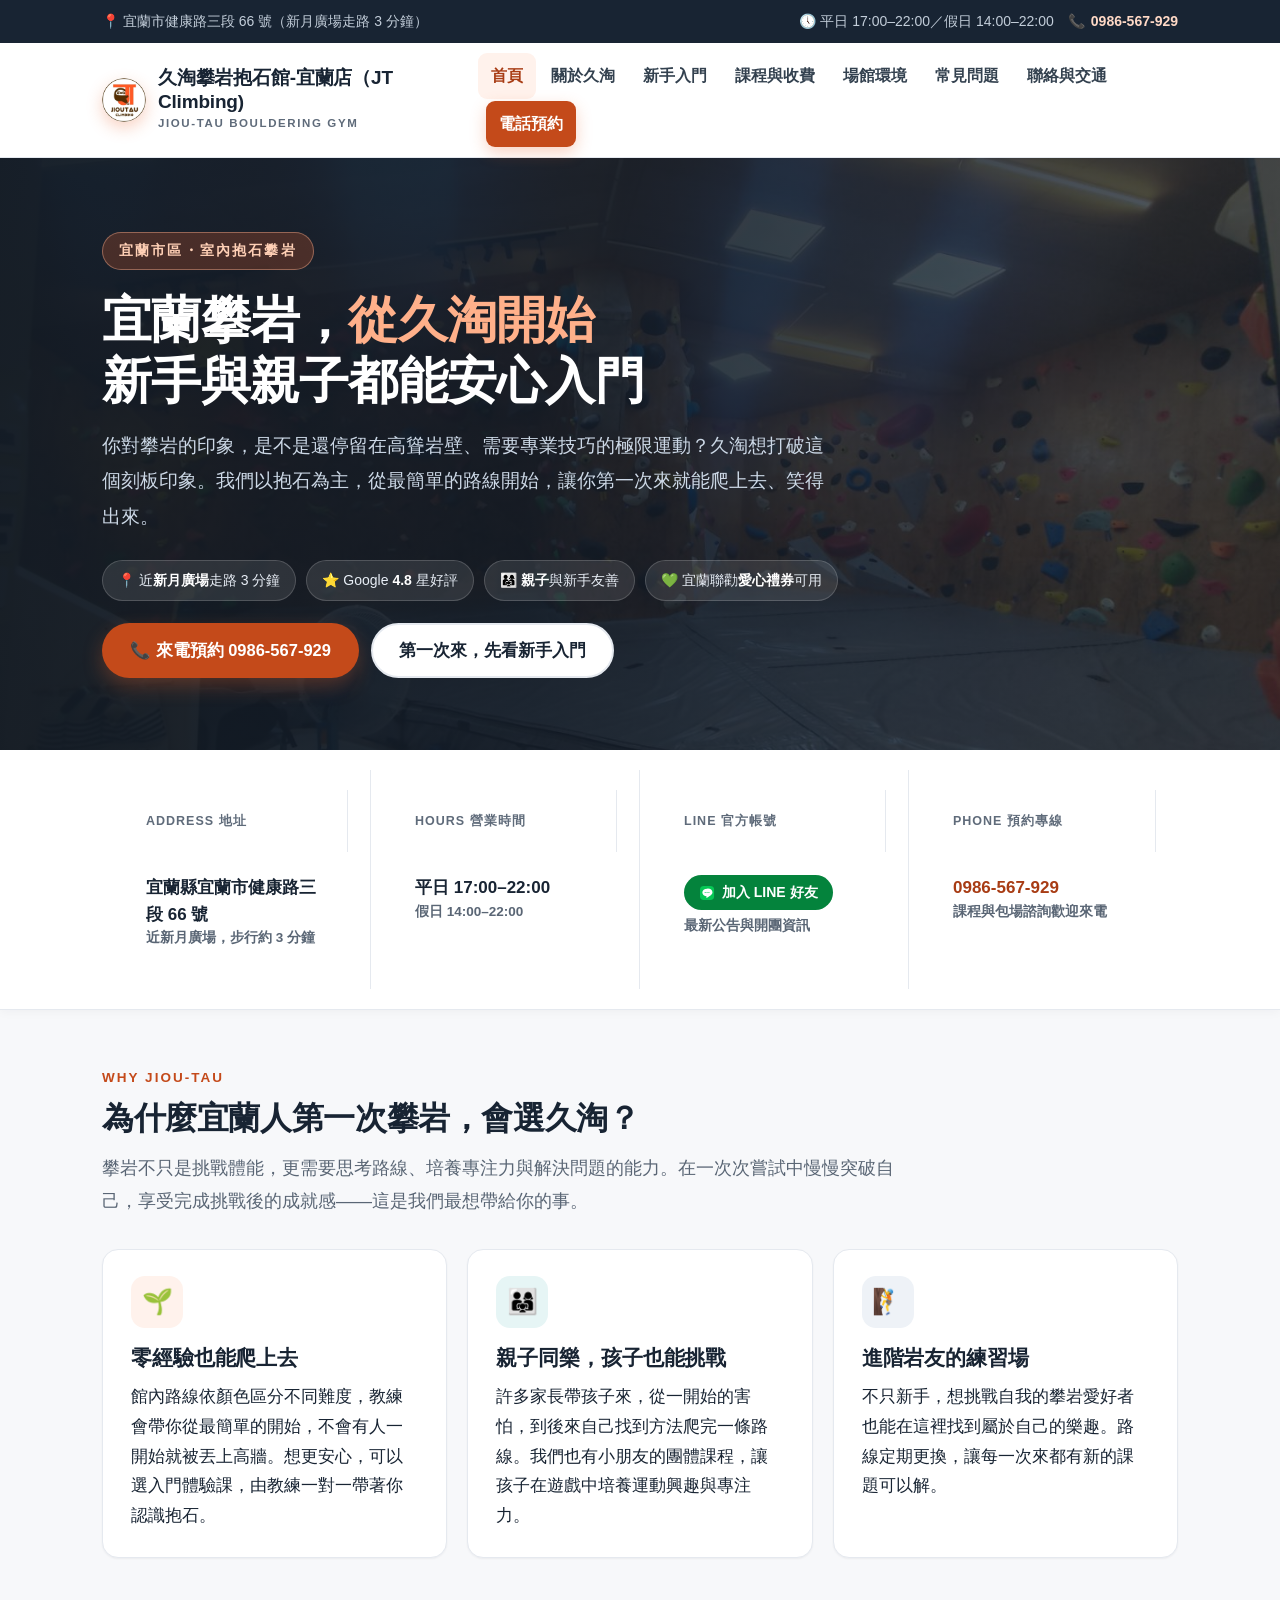
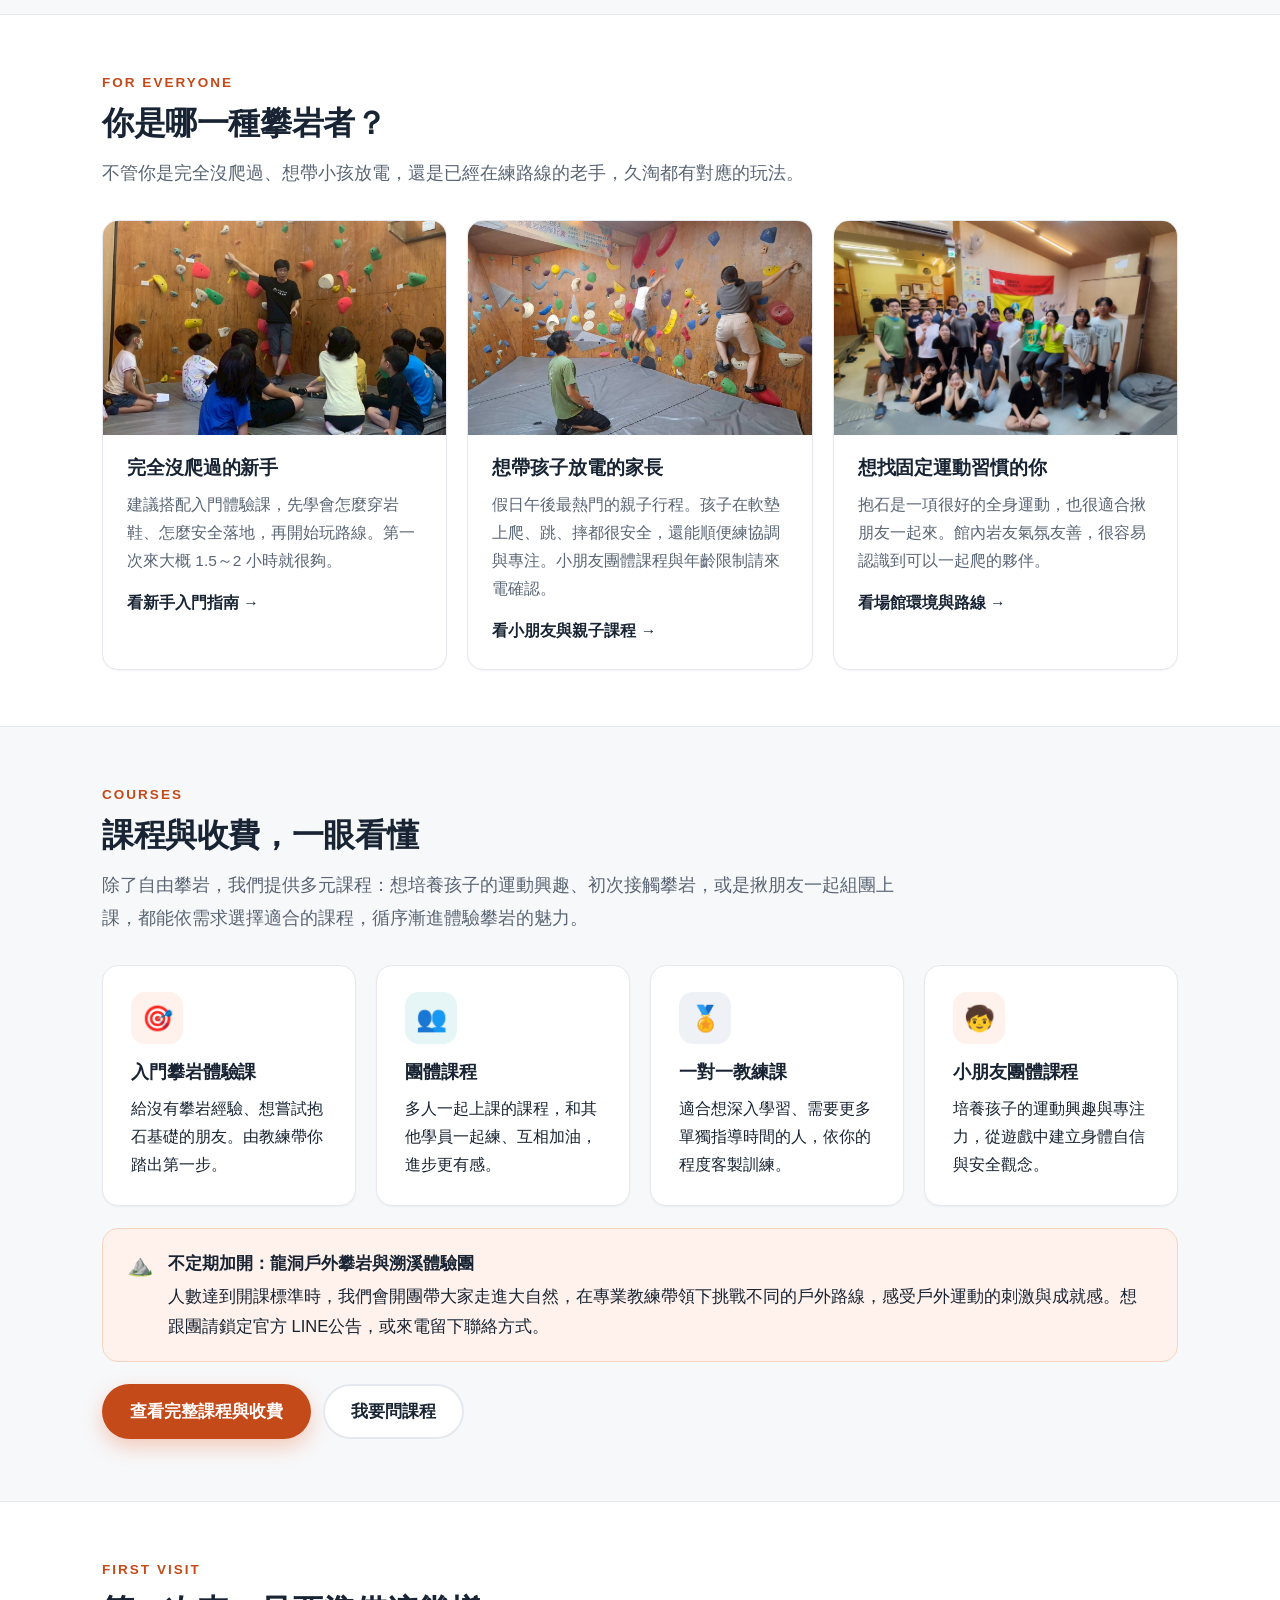
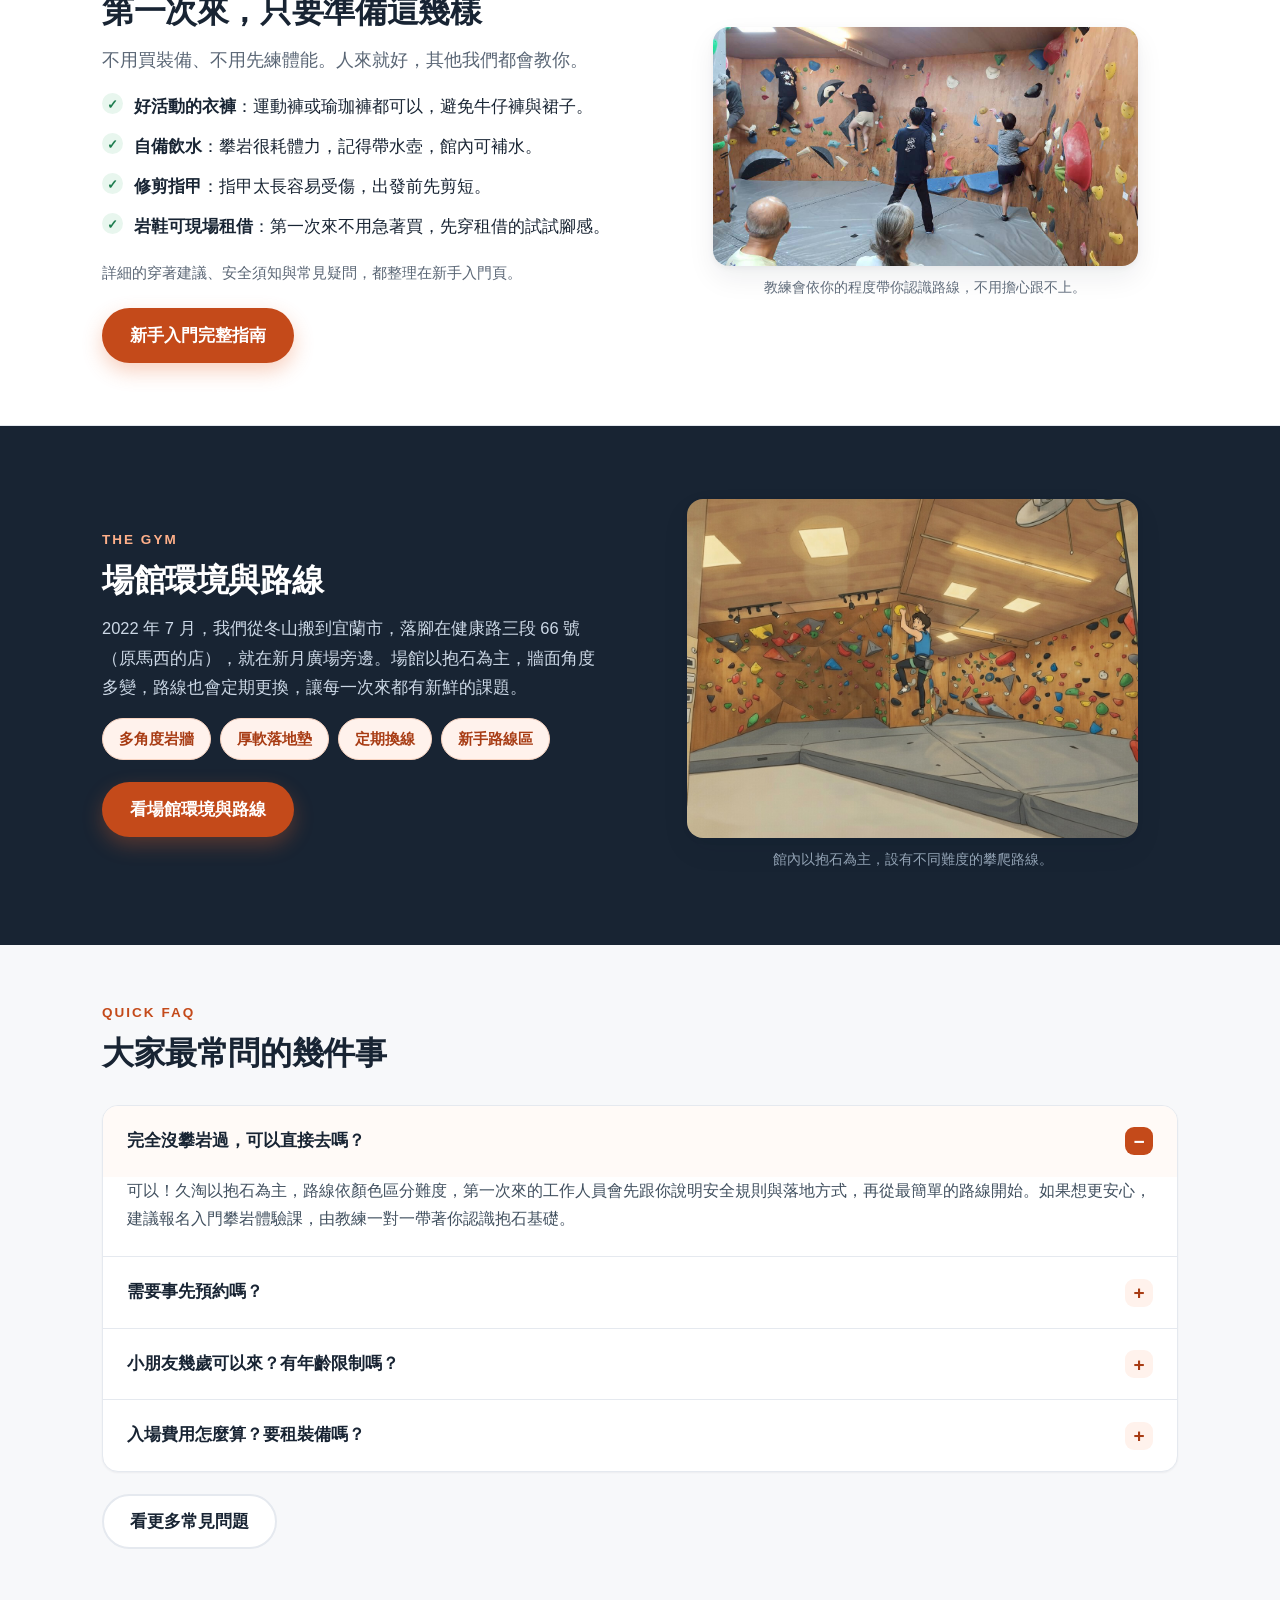
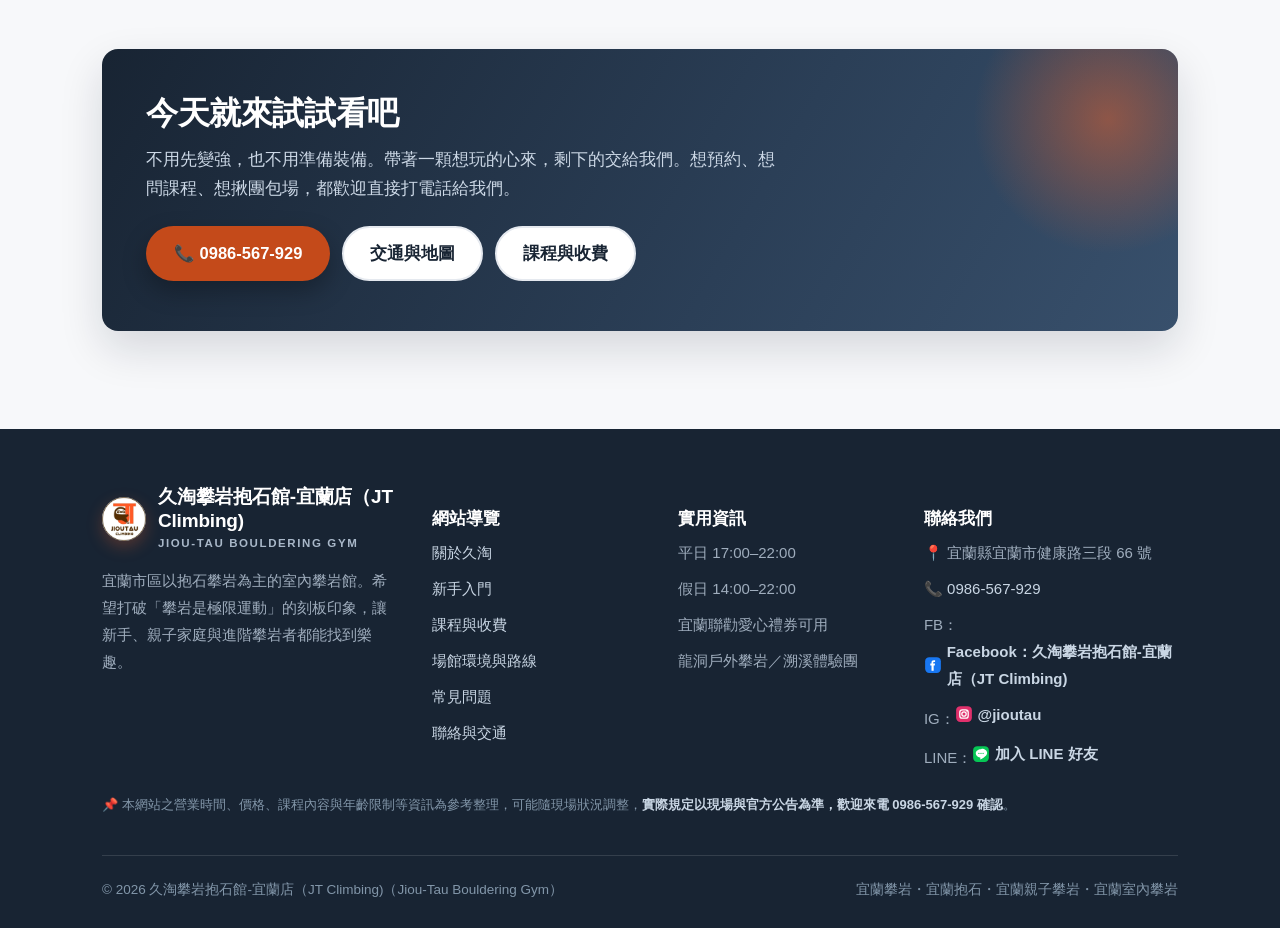
==== index.html @ 6f44e4ce "seo: 修復對比度/標題層級、補齊 OG 與 Twitter 卡、新增 favicon.ico 與 contact 結構化資料" ====
<!DOCTYPE html>
<html lang="zh-Hant">
<head>
<meta charset="UTF-8">
<meta name="viewport" content="width=device-width, initial-scale=1.0">
<meta name="theme-color" content="#182433">
<title>宜蘭攀岩推薦｜久淘攀岩抱石館-宜蘭店（JT Climbing)｜宜蘭抱石・新手與親子攀岩首選</title>
<meta name="description" content="宜蘭攀岩就到久淘攀岩抱石館-宜蘭店（JT Climbing)！近新月廣場走路 3 分鐘，以室內抱石為主，設有不同難度路線，新手與親子都能安心入門。提供入門體驗課、團體課程、一對一教練課與小朋友團體課程。預約請電 0986-567-929。">
<meta name="keywords" content="宜蘭攀岩,宜蘭抱石,宜蘭攀岩館,宜蘭親子攀岩,宜蘭攀岩課程,宜蘭室內攀岩,久淘攀岩抱石館-宜蘭店（JT Climbing),久淘攀岩抱石館-宜蘭店（JT Climbing),新月廣場">
<meta name="robots" content="index,follow,max-image-preview:large">
<link rel="canonical" href="https://jioutau.com/">

<!-- Open Graph -->
<meta property="og:type" content="business.business">
<meta property="og:locale" content="zh_TW">
<meta property="og:site_name" content="久淘攀岩抱石館-宜蘭店（JT Climbing)">
<meta property="og:title" content="宜蘭攀岩推薦｜久淘攀岩抱石館-宜蘭店（JT Climbing)｜新手與親子都能安心入門">
<meta property="og:description" content="近新月廣場走路 3 分鐘的室內抱石攀岩館。入門體驗課、親子同樂、一對一教練課，第一次攀岩就從這裡開始。">
<meta property="og:url" content="https://jioutau.com/">
<meta property="og:image" content="https://jioutau.com/images/hero.jpg">
<meta property="og:image:width" content="1476">
<meta property="og:image:height" content="1109">
<meta property="og:image:alt" content="久淘攀岩抱石館-宜蘭店（JT Climbing）場館照片">
<meta name="twitter:image" content="https://jioutau.com/images/hero.jpg">
<meta name="twitter:image:alt" content="久淘攀岩抱石館-宜蘭店（JT Climbing）場館照片">
<meta name="twitter:card" content="summary_large_image">
<meta name="twitter:title" content="宜蘭攀岩推薦｜久淘攀岩抱石館-宜蘭店（JT Climbing)｜新手與親子都能安心入門">
<meta name="twitter:description" content="近新月廣場走路 3 分鐘的室內抱石攀岩館。入門體驗課、親子同樂、一對一教練課，第一次攀岩就從這裡開始。">
<meta name="twitter:url" content="https://jioutau.com/">

<link rel="preload" as="image" href="images/hero.jpg">
<link rel="icon" href="/favicon.ico" sizes="any">
<link rel="icon" type="image/png" href="images/favicon.png">
<link rel="apple-touch-icon" href="images/favicon.png">
<link rel="stylesheet" href="styles.css">

<!-- 結構化資料：在地商家 -->
<script type="application/ld+json">
{
  "@context": "https://schema.org",
  "@graph": [
    {
      "@type": ["SportsActivityLocation", "LocalBusiness"],
      "@id": "https://jioutau.com/",
      "name": "久淘攀岩抱石館-宜蘭店（JT Climbing)",
      "alternateName": ["久淘攀岩抱石館-宜蘭店（JT Climbing)", "久淘攀岩抱石館 宜蘭店", "Jiou-Tau Bouldering Gym"],
      "description": "宜蘭市區以抱石攀岩為主的室內攀岩館，設有不同難度的攀爬路線，適合新手、親子家庭與進階攀岩者。提供入門體驗課、團體課程、一對一教練課與小朋友團體課程。",
      "url": "https://jioutau.com/",
      "telephone": "+886-986-567-929",
      "image": "https://jioutau.com/images/hero.jpg",
      "priceRange": "NT$300 起（實際以現場公告為準）",
      "currenciesAccepted": "TWD",
      "address": {
        "@type": "PostalAddress",
        "streetAddress": "健康路三段66號",
        "addressLocality": "宜蘭市",
        "addressRegion": "宜蘭縣",
        "postalCode": "260",
        "addressCountry": "TW"
      },
      "geo": {
        "@type": "GeoCoordinates",
        "latitude": 24.7509,
        "longitude": 121.7502
      },
      "hasMap": "https://www.google.com/maps/search/?api=1&query=%E5%AE%9C%E8%98%AD%E5%B8%82%E5%81%A5%E5%BA%B7%E8%B7%AF%E4%B8%89%E6%AE%B566%E8%99%9F",
      "areaServed": [
        {"@type": "City", "name": "宜蘭市"},
        {"@type": "AdministrativeArea", "name": "宜蘭縣"}
      ],
      "openingHoursSpecification": [
        {
          "@type": "OpeningHoursSpecification",
          "dayOfWeek": ["Monday", "Tuesday", "Wednesday", "Friday"],
          "opens": "17:00",
          "closes": "22:00"
        },
        {
          "@type": "OpeningHoursSpecification",
          "dayOfWeek": ["Saturday", "Sunday"],
          "opens": "14:00",
          "closes": "22:00"
        }
      ],
      "amenityFeature": [
        {"@type": "LocationFeatureSpecification", "name": "抱石攀岩牆", "value": true},
        {"@type": "LocationFeatureSpecification", "name": "攀岩鞋租借", "value": true},
        {"@type": "LocationFeatureSpecification", "name": "新手入門課程", "value": true},
        {"@type": "LocationFeatureSpecification", "name": "小朋友團體課程", "value": true},
        {"@type": "LocationFeatureSpecification", "name": "宜蘭聯勸愛心禮券可用", "value": true}
      ],
      "sameAs": [
        "https://line.me/R/ti/p/@388pchth",
        "https://www.facebook.com/jioutau.yilan",
        "https://www.instagram.com/jioutau/"
      ],
      "makesOffer": [
        {
          "@type": "Offer",
          "name": "單次入場（抱石）",
          "priceCurrency": "TWD",
          "price": "300",
          "description": "參考價，實際收費以現場公告為準。"
        },
        {
          "@type": "Offer",
          "name": "攀岩鞋租借",
          "priceCurrency": "TWD",
          "price": "80",
          "description": "參考價，實際收費以現場公告為準。"
        },
        {
          "@type": "Offer",
          "name": "入門攀岩體驗課",
          "description": "為沒有攀岩經驗、想嘗試抱石基礎的朋友設計，請來電或透過官方 LINE報名。"
        }
      ]
    },
    {
      "@type": "WebSite",
      "@id": "https://jioutau.com/",
      "url": "https://jioutau.com/",
      "name": "久淘攀岩抱石館-宜蘭店（JT Climbing) 官方網站",
      "inLanguage": "zh-Hant"
    }
  ]
}
</script>
</head>
<body>
<a class="skip" href="#main">跳至主要內容</a>

<div class="topbar">
  <div class="wrap">
    <span>📍 宜蘭市健康路三段 66 號（新月廣場走路 3 分鐘）</span>
    <span>🕔 平日 17:00–22:00／假日 14:00–22:00　📞 <a href="tel:+886986567929">0986-567-929</a></span>
  </div>
</div>

<header class="site-header">
  <div class="wrap">
    <a class="brand" href="index.html">
      <img class="brand-mark" src="images/logo.jpg" alt="久淘攀岩抱石館-宜蘭店（JT Climbing) LOGO" width="44" height="44">
      <span class="brand-txt">
        <strong>久淘攀岩抱石館-宜蘭店（JT Climbing)</strong>
        <small>Jiou-Tau Bouldering Gym</small>
      </span>
    </a>
    <button class="menu-toggle" id="menuToggle" aria-expanded="false" aria-controls="siteNav">選單 ☰</button>
    <nav class="nav" id="siteNav" aria-label="主選單">
      <a href="index.html" aria-current="page">首頁</a>
      <a href="about.html">關於久淘</a>
      <a href="beginner.html">新手入門</a>
      <a href="courses.html">課程與收費</a>
      <a href="gym.html">場館環境</a>
      <a href="faq.html">常見問題</a>
      <a href="contact.html">聯絡與交通</a>
      <a class="nav-cta" href="tel:+886986567929">電話預約</a>
    </nav>
  </div>
</header>

<section class="hero" style="padding:0">
  <img class="hero-img" src="images/hero.jpg" fetchpriority="high" alt="久淘攀岩抱石館-宜蘭店（JT Climbing)室內抱石空間，木質攀岩牆上佈滿彩色岩點，地面鋪設厚軟墊" width="1476" height="1109">
  <div class="hero-inner">
    <div class="wrap">
      <span class="hero-eyebrow">宜蘭市區・室內抱石攀岩</span>
      <h1>宜蘭攀岩，<em>從久淘開始</em><br>新手與親子都能安心入門</h1>
      <p class="lead">你對攀岩的印象，是不是還停留在高聳岩壁、需要專業技巧的極限運動？久淘想打破這個刻板印象。我們以抱石為主，從最簡單的路線開始，讓你第一次來就能爬上去、笑得出來。</p>
      <div class="hero-chips">
        <span>📍 近<b>新月廣場</b>走路 3 分鐘</span>
        <span>⭐ Google <b>4.8</b> 星好評</span>
        <span>👨‍👩‍👧 <b>親子</b>與新手友善</span>
        <span>💚 宜蘭聯勸<b>愛心禮券</b>可用</span>
      </div>
      <div class="btn-row">
        <a class="btn btn-primary" href="tel:+886986567929">📞 來電預約 0986-567-929</a>
        <a class="btn btn-ghost" href="beginner.html">第一次來，先看新手入門</a>
      </div>
    </div>
  </div>
</section>

<div class="quickbar">
  <div class="wrap">
    <div>
      <div class="k">Address 地址</div>
      <div class="v">宜蘭縣宜蘭市健康路三段 66 號<small>近新月廣場，步行約 3 分鐘</small></div>
    </div>
    <div>
      <div class="k">Hours 營業時間</div>
      <div class="v">平日 17:00–22:00<small>假日 14:00–22:00</small></div>
    </div>
    <div>
      <div class="k">LINE 官方帳號</div>
      <div class="v social-lines"><a class="quick-line" href="https://line.me/R/ti/p/@388pchth" target="_blank" rel="noopener noreferrer"><svg class="line-ic" viewBox="0 0 24 24" aria-hidden="true" focusable="false"><rect class="li-bg" x="1.5" y="1.5" width="21" height="21" rx="5.6"/><path class="li-fg" d="M12 5.5c-3.87 0-7 2.5-7 5.6 0 2.77 2.37 5.1 5.57 5.55.22.03.52.11.6.25.07.13.05.33.02.46l-.24 1.16c-.06.3-.22 1.02.9.55 1.12-.47 5.9-3.48 7.4-5.7.6-.87.85-1.75.85-2.62 0-3.1-3.13-5.6-7-5.6z"/><circle class="li-dot" cx="9.2" cy="11.2" r=".85"/><circle class="li-dot" cx="12" cy="11.2" r=".85"/><circle class="li-dot" cx="14.8" cy="11.2" r=".85"/></svg>加入 LINE 好友</a><small>最新公告與開團資訊</small></div>
    </div>
    <div>
      <div class="k">Phone 預約專線</div>
      <div class="v"><a href="tel:+886986567929">0986-567-929</a><small>課程與包場諮詢歡迎來電</small></div>
    </div>
  </div>
</div>

<main id="main">

  <section>
    <div class="wrap">
      <div class="sec-head">
        <p class="sec-kicker">Why Jiou-Tau</p>
        <h2>為什麼宜蘭人第一次攀岩，會選久淘？</h2>
        <p class="lead">攀岩不只是挑戰體能，更需要思考路線、培養專注力與解決問題的能力。在一次次嘗試中慢慢突破自己，享受完成挑戰後的成就感——這是我們最想帶給你的事。</p>
      </div>
      <div class="grid g3">
        <div class="card card-hover">
          <div class="card-ico" aria-hidden="true">🌱</div>
          <h3>零經驗也能爬上去</h3>
          <p>館內路線依顏色區分不同難度，教練會帶你從最簡單的開始，不會有人一開始就被丟上高牆。想更安心，可以選入門體驗課，由教練一對一帶著你認識抱石。</p>
        </div>
        <div class="card card-hover">
          <div class="card-ico teal" aria-hidden="true">👨‍👩‍👧</div>
          <h3>親子同樂，孩子也能挑戰</h3>
          <p>許多家長帶孩子來，從一開始的害怕，到後來自己找到方法爬完一條路線。我們也有小朋友的團體課程，讓孩子在遊戲中培養運動興趣與專注力。</p>
        </div>
        <div class="card card-hover">
          <div class="card-ico navy" aria-hidden="true">🧗</div>
          <h3>進階岩友的練習場</h3>
          <p>不只新手，想挑戰自我的攀岩愛好者也能在這裡找到屬於自己的樂趣。路線定期更換，讓每一次來都有新的課題可以解。</p>
        </div>
      </div>
    </div>
  </section>

  <section class="alt">
    <div class="wrap">
      <div class="sec-head">
        <p class="sec-kicker">For Everyone</p>
        <h2>你是哪一種攀岩者？</h2>
        <p class="lead">不管你是完全沒爬過、想帶小孩放電，還是已經在練路線的老手，久淘都有對應的玩法。</p>
      </div>
      <div class="grid g3">
        <article class="pic-card">
          <img src="images/beginner.jpg" alt="教練在抱石牆前向一群小朋友講解攀爬路線與安全事項" width="1140" height="856" loading="lazy">
          <div class="body">
            <h3>完全沒爬過的新手</h3>
            <p>建議搭配入門體驗課，先學會怎麼穿岩鞋、怎麼安全落地，再開始玩路線。第一次來大概 1.5～2 小時就很夠。</p>
            <p style="margin-top:14px"><a href="beginner.html"><strong>看新手入門指南 →</strong></a></p>
          </div>
        </article>
        <article class="pic-card">
          <img src="images/family.jpg" alt="家長陪伴孩子在室內抱石場攀爬，牆上掛著「岩伴成長」活動布條" width="1280" height="960" loading="lazy">
          <div class="body">
            <h3>想帶孩子放電的家長</h3>
            <p>假日午後最熱門的親子行程。孩子在軟墊上爬、跳、摔都很安全，還能順便練協調與專注。小朋友團體課程與年齡限制請來電確認。</p>
            <p style="margin-top:14px"><a href="courses.html"><strong>看小朋友與親子課程 →</strong></a></p>
          </div>
        </article>
        <article class="pic-card">
          <img src="images/community.jpg" alt="久淘攀岩抱石館-宜蘭店（JT Climbing)的學員與工作人員團體合照，氣氛熱絡" width="1476" height="1109" loading="lazy">
          <div class="body">
            <h3>想找固定運動習慣的你</h3>
            <p>抱石是一項很好的全身運動，也很適合揪朋友一起來。館內岩友氣氛友善，很容易認識到可以一起爬的夥伴。</p>
            <p style="margin-top:14px"><a href="gym.html"><strong>看場館環境與路線 →</strong></a></p>
          </div>
        </article>
      </div>
    </div>
  </section>

  <section>
    <div class="wrap">
      <div class="sec-head">
        <p class="sec-kicker">Courses</p>
        <h2>課程與收費，一眼看懂</h2>
        <p class="lead">除了自由攀岩，我們提供多元課程：想培養孩子的運動興趣、初次接觸攀岩，或是揪朋友一起組團上課，都能依需求選擇適合的課程，循序漸進體驗攀岩的魅力。</p>
      </div>
      <div class="grid g4">
        <div class="card card-hover">
          <div class="card-ico" aria-hidden="true">🎯</div>
          <h3 style="font-size:18px">入門攀岩體驗課</h3>
          <p style="font-size:15.5px">給沒有攀岩經驗、想嘗試抱石基礎的朋友。由教練帶你踏出第一步。</p>
        </div>
        <div class="card card-hover">
          <div class="card-ico teal" aria-hidden="true">👥</div>
          <h3 style="font-size:18px">團體課程</h3>
          <p style="font-size:15.5px">多人一起上課的課程，和其他學員一起練、互相加油，進步更有感。</p>
        </div>
        <div class="card card-hover">
          <div class="card-ico navy" aria-hidden="true">🏅</div>
          <h3 style="font-size:18px">一對一教練課</h3>
          <p style="font-size:15.5px">適合想深入學習、需要更多單獨指導時間的人，依你的程度客製訓練。</p>
        </div>
        <div class="card card-hover">
          <div class="card-ico" aria-hidden="true">🧒</div>
          <h3 style="font-size:18px">小朋友團體課程</h3>
          <p style="font-size:15.5px">培養孩子的運動興趣與專注力，從遊戲中建立身體自信與安全觀念。</p>
        </div>
      </div>
      <div class="callout c-tip">
        <span class="ico" aria-hidden="true">⛰️</span>
        <div>
          <strong>不定期加開：龍洞戶外攀岩與溯溪體驗團</strong>
          <p>人數達到開課標準時，我們會開團帶大家走進大自然，在專業教練帶領下挑戰不同的戶外路線，感受戶外運動的刺激與成就感。想跟團請鎖定官方 LINE公告，或來電留下聯絡方式。</p>
        </div>
      </div>
      <div class="btn-row">
        <a class="btn btn-primary" href="courses.html">查看完整課程與收費</a>
        <a class="btn btn-ghost" href="contact.html">我要問課程</a>
      </div>
    </div>
  </section>

  <section class="alt">
    <div class="wrap">
      <div class="split">
        <div>
          <p class="sec-kicker">First Visit</p>
          <h2>第一次來，只要準備這幾樣</h2>
          <p class="lead">不用買裝備、不用先練體能。人來就好，其他我們都會教你。</p>
          <ul class="checklist">
            <li><strong>好活動的衣褲</strong>：運動褲或瑜珈褲都可以，避免牛仔褲與裙子。</li>
            <li><strong>自備飲水</strong>：攀岩很耗體力，記得帶水壺，館內可補水。</li>
            <li><strong>修剪指甲</strong>：指甲太長容易受傷，出發前先剪短。</li>
            <li><strong>岩鞋可現場租借</strong>：第一次來不用急著買，先穿租借的試試腳感。</li>
          </ul>
          <p class="muted">詳細的穿著建議、安全須知與常見疑問，都整理在新手入門頁。</p>
          <div class="btn-row">
            <a class="btn btn-primary" href="beginner.html">新手入門完整指南</a>
          </div>
        </div>
        <figure class="split-media">
          <img src="images/coach.jpg" alt="攀岩者在木質抱石牆上練習，同伴在場邊觀看與交流" width="1280" height="720" loading="lazy">
          <figcaption>教練會依你的程度帶你認識路線，不用擔心跟不上。</figcaption>
        </figure>
      </div>
    </div>
  </section>

  <section class="navy">
    <div class="wrap">
      <div class="split rev">
        <div>
          <p class="sec-kicker" style="color:#ffb08a">The Gym</p>
          <h2>場館環境與路線</h2>
          <p style="color:#ccd8e6">2022 年 7 月，我們從冬山搬到宜蘭市，落腳在健康路三段 66 號（原馬西的店），就在新月廣場旁邊。場館以抱石為主，牆面角度多變，路線也會定期更換，讓每一次來都有新鮮的課題。</p>
          <div class="pill-row">
            <span class="pill hot">多角度岩牆</span>
            <span class="pill hot">厚軟落地墊</span>
            <span class="pill hot">定期換線</span>
            <span class="pill hot">新手路線區</span>
          </div>
          <div class="btn-row">
            <a class="btn btn-primary" href="gym.html">看場館環境與路線</a>
          </div>
        </div>
        <figure class="split-media">
          <img src="images/wall.jpg" alt="久淘攀岩抱石館-宜蘭店（JT Climbing)挑高的木質抱石岩牆，牆面佈滿彩色岩點，一旁落地窗引入自然光" width="1168" height="880" loading="lazy">
          <figcaption style="color:#93a3b5">館內以抱石為主，設有不同難度的攀爬路線。</figcaption>
        </figure>
      </div>
    </div>
  </section>

  <section>
    <div class="wrap">
      <div class="sec-head">
        <p class="sec-kicker">Quick FAQ</p>
        <h2>大家最常問的幾件事</h2>
      </div>
      <div class="faq">
        <details open>
          <summary>完全沒攀岩過，可以直接去嗎？</summary>
          <div class="ans">
            <p>可以！久淘以抱石為主，路線依顏色區分難度，第一次來的工作人員會先跟你說明安全規則與落地方式，再從最簡單的路線開始。如果想更安心，建議報名入門攀岩體驗課，由教練一對一帶著你認識抱石基礎。</p>
          </div>
        </details>
        <details>
          <summary>需要事先預約嗎？</summary>
          <div class="ans">
            <p>一般自由攀岩入場通常可直接前往，但<strong>課程、團體包場與假日熱門時段建議先來電 0986-567-929 確認</strong>，以免現場候位或教練時段已滿。實際規定以現場與官方公告為準。</p>
          </div>
        </details>
        <details>
          <summary>小朋友幾歲可以來？有年齡限制嗎？</summary>
          <div class="ans">
            <p>館內有許多親子家庭一起來玩，也有小朋友的團體課程。由於不同年齡的合適安排不一樣，<strong>建議來電 0986-567-929 確認孩子的年齡與課程安排</strong>，我們會給你最合適的建議。</p>
          </div>
        </details>
        <details>
          <summary>入場費用怎麼算？要租裝備嗎？</summary>
          <div class="ans">
            <p>過往公開資訊為入場約 300 元、攀岩鞋租借約 80 元，<strong>但價格可能調整，實際費用以現場公告為準</strong>，建議出發前先來電確認最新收費與是否有優惠方案。</p>
          </div>
        </details>
      </div>
      <div class="btn-row">
        <a class="btn btn-ghost" href="faq.html">看更多常見問題</a>
      </div>
    </div>
  </section>

  <section class="tight">
    <div class="wrap">
      <div class="cta">
        <div class="cta-inner">
          <h2>今天就來試試看吧</h2>
          <p>不用先變強，也不用準備裝備。帶著一顆想玩的心來，剩下的交給我們。想預約、想問課程、想揪團包場，都歡迎直接打電話給我們。</p>
          <div class="btn-row">
            <a class="btn btn-primary" href="tel:+886986567929">📞 0986-567-929</a>
            <a class="btn btn-ghost" href="contact.html">交通與地圖</a>
            <a class="btn btn-ghost" href="courses.html">課程與收費</a>
          </div>
        </div>
      </div>
    </div>
  </section>

</main>

<footer class="site-footer">
  <div class="wrap">
    <div class="foot-grid">
      <div>
        <a class="brand" href="index.html" style="margin-bottom:14px">
          <img class="brand-mark" src="images/logo.jpg" alt="久淘攀岩抱石館-宜蘭店（JT Climbing) LOGO" width="44" height="44">
          <span class="brand-txt">
            <strong>久淘攀岩抱石館-宜蘭店（JT Climbing)</strong>
            <small>Jiou-Tau Bouldering Gym</small>
          </span>
        </a>
        <p style="font-size:15px">宜蘭市區以抱石攀岩為主的室內攀岩館。希望打破「攀岩是極限運動」的刻板印象，讓新手、親子家庭與進階攀岩者都能找到樂趣。</p>
      </div>
      <div>
        <h3>網站導覽</h3>
        <ul>
          <li><a href="about.html">關於久淘</a></li>
          <li><a href="beginner.html">新手入門</a></li>
          <li><a href="courses.html">課程與收費</a></li>
          <li><a href="gym.html">場館環境與路線</a></li>
          <li><a href="faq.html">常見問題</a></li>
          <li><a href="contact.html">聯絡與交通</a></li>
        </ul>
      </div>
      <div>
        <h3>實用資訊</h3>
        <ul>
          <li>平日 17:00–22:00</li>
          <li>假日 14:00–22:00</li>
          <li>宜蘭聯勸愛心禮券可用</li>
          <li>龍洞戶外攀岩／溯溪體驗團</li>
        </ul>
      </div>
      <div>
        <h3>聯絡我們</h3>
        <ul>
          <li>📍 宜蘭縣宜蘭市健康路三段 66 號</li>
          <li>📞 <a href="tel:+886986567929">0986-567-929</a></li>
          <li>FB：<a href="https://www.facebook.com/jioutau.yilan" target="_blank" rel="noopener noreferrer" style="display:inline-flex;align-items:center;font-weight:750;color:#c9d6e4;text-decoration:none"><svg viewBox="0 0 24 24" width="18" height="18" aria-hidden="true" focusable="false" style="flex:0 0 auto;display:inline-block;vertical-align:-.19em;margin-right:.32em"><rect x="1.5" y="1.5" width="21" height="21" rx="5.6" fill="#1877F2"/><path d="M15.1 12.6h-2.2v7.1h-2.9v-7.1H8.4v-2.5h1.6V8.6c0-1.9 1.1-3 3.1-3 .9 0 1.7.1 1.7.1v2.2h-1.2c-1 0-1.3.5-1.3 1.1v1.1h2.4l-.3 2.5z" fill="#fff"/></svg>Facebook：久淘攀岩抱石館-宜蘭店（JT Climbing)</a></li>
          <li>IG：<a href="https://www.instagram.com/jioutau/" target="_blank" rel="noopener noreferrer" style="display:inline-flex;align-items:center;font-weight:750;color:#c9d6e4;text-decoration:none"><svg viewBox="0 0 24 24" width="18" height="18" aria-hidden="true" focusable="false" style="flex:0 0 auto;display:inline-block;vertical-align:-.19em;margin-right:.32em"><rect x="1.5" y="1.5" width="21" height="21" rx="5.6" fill="#E1306C"/><rect x="6.4" y="6.4" width="11.2" height="11.2" rx="3.4" fill="none" stroke="#fff" stroke-width="1.7"/><circle cx="12" cy="12" r="2.9" fill="none" stroke="#fff" stroke-width="1.7"/><circle cx="15.9" cy="8.1" r="1.05" fill="#fff"/></svg>@jioutau</a></li>
          <li>LINE：<a href="https://line.me/R/ti/p/@388pchth" target="_blank" rel="noopener noreferrer" style="display:inline-flex;align-items:center;font-weight:750;color:#c9d6e4;text-decoration:none"><svg viewBox="0 0 24 24" width="18" height="18" aria-hidden="true" focusable="false" style="flex:0 0 auto;display:inline-block;vertical-align:-.19em;margin-right:.32em"><rect x="1.5" y="1.5" width="21" height="21" rx="5.6" fill="#06C755"/><path d="M12 5.5c-3.87 0-7 2.5-7 5.6 0 2.77 2.37 5.1 5.57 5.55.22.03.52.11.6.25.07.13.05.33.02.46l-.24 1.16c-.06.3-.22 1.02.9.55 1.12-.47 5.9-3.48 7.4-5.7.6-.87.85-1.75.85-2.62 0-3.1-3.13-5.6-7-5.6z" fill="#fff"/><circle cx="9.2" cy="11.2" r=".85" fill="#06C755"/><circle cx="12" cy="11.2" r=".85" fill="#06C755"/><circle cx="14.8" cy="11.2" r=".85" fill="#06C755"/></svg>加入 LINE 好友</a></li>
        </ul>
      </div>
    </div>
    <p class="foot-note">📌 本網站之營業時間、價格、課程內容與年齡限制等資訊為參考整理，可能隨現場狀況調整，<strong style="color:#c9d6e4">實際規定以現場與官方公告為準，歡迎來電 0986-567-929 確認</strong>。</p>
    <div class="foot-bottom">
      <span>© 2026 久淘攀岩抱石館-宜蘭店（JT Climbing)（Jiou-Tau Bouldering Gym）</span>
      <span>宜蘭攀岩・宜蘭抱石・宜蘭親子攀岩・宜蘭室內攀岩</span>
    </div>
  </div>
</footer>

<div class="mobile-bar">
  <a class="m-call" href="tel:+886986567929">📞 電話預約</a>
  <a class="m-line" href="courses.html">課程資訊</a>
  <a class="m-map" href="https://www.google.com/maps/search/?api=1&amp;query=%E5%AE%9C%E8%98%AD%E5%B8%82%E5%81%A5%E5%BA%B7%E8%B7%AF%E4%B8%89%E6%AE%B566%E8%99%9F" rel="noopener">🧭 導航</a>
</div>
<button class="to-top" id="toTop" aria-label="回到頁面頂端">↑</button>

<script>
(function(){
  var t=document.getElementById('menuToggle'),n=document.getElementById('siteNav');
  if(t&&n){t.addEventListener('click',function(){var o=n.classList.toggle('is-open');t.setAttribute('aria-expanded',o?'true':'false');});}
  var b=document.getElementById('toTop');
  if(b){
    window.addEventListener('scroll',function(){b.classList.toggle('show',window.scrollY>500);},{passive:true});
    b.addEventListener('click',function(){window.scrollTo({top:0,behavior:'smooth'});});
  }
})();
</script>
</body>
</html>
---- styles.css ----
/* ==========================================================================
   久淘攀岩抱石館-宜蘭店（JT Climbing) Jiou-Tau Bouldering Gym｜官方網站樣式表
   設計系統：暖橘（岩點）× 岩灰 × 深藍（夜空岩壁）
   ========================================================================== */

:root{
  /* 主色：暖橘 */
  --brand:#c44a1a;
  --brand-dark:#a83c14;
  --brand-soft:#fff2ec;
  /* 深藍：夜空岩壁 */
  --navy:#182433;
  --navy-2:#243447;
  /* 岩灰 */
  --grey:#5a6675;
  --grey-soft:#5f6b7a;
  --line:#e5e9ef;
  --bg:#f7f8fa;
  --card:#ffffff;
  /* 輔色 */
  --teal:#0f8a8a;
  --amber:#b7791f;
  --radius:16px;
  --radius-sm:10px;
  --shadow-sm:0 1px 2px rgba(16,24,40,.05);
  --shadow:0 2px 6px rgba(16,24,40,.05),0 12px 28px rgba(16,24,40,.07);
  --shadow-lg:0 18px 44px rgba(16,24,40,.14);
  --maxw:1120px;
}

*{box-sizing:border-box}
html{scroll-behavior:smooth}
body{
  margin:0;
  background:var(--bg);
  color:var(--navy);
  font-family:"Noto Sans TC","PingFang TC","Microsoft JhengHei",-apple-system,BlinkMacSystemFont,"Segoe UI",Roboto,sans-serif;
  font-size:16.5px;
  line-height:1.8;
  -webkit-font-smoothing:antialiased;
  text-rendering:optimizeLegibility;
}
img{max-width:100%;display:block;height:auto}
a{color:var(--brand-dark);text-decoration:none}
a:hover{text-decoration:underline}
.wrap{max-width:var(--maxw);margin:0 auto;padding:0 22px}
.skip{position:absolute;left:-9999px}

/* ---------- 無障礙焦點 ---------- */
a:focus-visible,button:focus-visible,summary:focus-visible{outline:3px solid #ffb08a;outline-offset:3px;border-radius:6px}

/* ==========================================================================
   頁首導覽
   ========================================================================== */
.topbar{
  background:var(--navy);
  color:#c3ceda;
  font-size:14px;
  padding:9px 0;
}
.topbar .wrap{display:flex;flex-wrap:wrap;gap:8px 20px;align-items:center;justify-content:space-between}
.topbar span{display:inline-flex;align-items:center;gap:6px}
.topbar a{color:#ffd9c6;font-weight:600}
.topbar a:hover{color:#fff}

.site-header{
  background:#fff;
  border-bottom:1px solid var(--line);
  box-shadow:var(--shadow-sm);
  position:sticky;top:0;z-index:60;
}
.site-header .wrap{
  display:flex;align-items:center;justify-content:space-between;gap:16px;
  min-height:76px;padding-top:10px;padding-bottom:10px;
}
.brand{display:flex;align-items:center;gap:12px;text-decoration:none}
.brand:hover{text-decoration:none}
.brand-mark{
  flex:0 0 auto;width:44px;height:44px;border-radius:50%;
  display:block;object-fit:cover;
  box-shadow:0 6px 16px rgba(232,98,44,.28);
}
.brand-txt strong{display:block;font-size:19px;font-weight:800;color:var(--navy);line-height:1.25;letter-spacing:-.01em}
.brand-txt small{display:block;font-size:11.5px;color:var(--grey-soft);letter-spacing:.14em;text-transform:uppercase;font-weight:600}

.nav{display:flex;align-items:center;gap:2px;flex-wrap:wrap}
.nav a{
  padding:9px 13px;border-radius:9px;font-size:15.5px;font-weight:600;color:#33414f;
  white-space:nowrap;
}
.nav a:hover{background:var(--brand-soft);color:var(--brand-dark);text-decoration:none}
.nav a[aria-current="page"]{background:var(--brand-soft);color:var(--brand-dark)}
.nav .nav-cta{
  margin-left:8px;background:var(--brand);color:#fff;
  box-shadow:0 6px 16px rgba(232,98,44,.28);
}
.nav .nav-cta:hover{background:var(--brand-dark);color:#fff}

.menu-toggle{
  display:none;background:#fff;border:1px solid var(--line);border-radius:10px;
  padding:9px 13px;font-size:15px;font-weight:700;color:var(--navy);cursor:pointer;
}

@media(max-width:900px){
  .menu-toggle{display:inline-flex;align-items:center;gap:7px}
  .nav{
    display:none;position:absolute;left:0;right:0;top:100%;
    background:#fff;border-bottom:1px solid var(--line);
    box-shadow:var(--shadow);flex-direction:column;align-items:stretch;
    padding:12px 18px 20px;gap:4px;
  }
  .nav.is-open{display:flex}
  .nav a{padding:12px 14px;font-size:16.5px}
  .nav .nav-cta{margin-left:0;text-align:center;margin-top:8px}
  .site-header{position:relative}
}

/* ==========================================================================
   按鈕
   ========================================================================== */
.btn{
  display:inline-flex;align-items:center;justify-content:center;gap:9px;
  padding:14px 26px;border-radius:999px;font-weight:750;font-size:16.5px;
  border:2px solid transparent;cursor:pointer;transition:transform .12s ease,box-shadow .18s ease,background .18s ease;
  text-decoration:none;line-height:1.4;
}
.btn:hover{text-decoration:none;transform:translateY(-1px)}
.btn-primary{background:var(--brand);color:#fff;box-shadow:0 8px 20px rgba(232,98,44,.3)}
.btn-primary:hover{background:var(--brand-dark);color:#fff;box-shadow:0 12px 26px rgba(232,98,44,.36)}
.btn-navy{background:var(--navy);color:#fff}
.btn-navy:hover{background:#0f1a26;color:#fff}
.btn-ghost{background:#fff;color:var(--navy);border-color:var(--line)}
.btn-ghost:hover{border-color:var(--brand);color:var(--brand-dark)}
.btn-line{background:#fff;color:#0f7a3f;border-color:#bfe6cf}
.btn-line:hover{background:#f2fbf6;border-color:#0f7a3f}
.btn-row{display:flex;flex-wrap:wrap;gap:12px;margin:22px 0 6px}
.btn-sm{padding:10px 18px;font-size:15px}
.btn-block{width:100%}

/* ==========================================================================
   英雄區塊
   ========================================================================== */
.hero{
  position:relative;overflow:hidden;background:var(--navy);color:#fff;
}
.hero-img{
  position:absolute;inset:0;width:100%;height:100%;object-fit:cover;
  opacity:.5;
}
.hero::after{
  content:"";position:absolute;inset:0;
  background:linear-gradient(100deg,rgba(18,26,36,.94) 0%,rgba(18,26,36,.78) 45%,rgba(18,26,36,.42) 100%);
}
.hero-inner{position:relative;z-index:2;padding:74px 0 66px}
.hero-page .hero-inner{padding:60px 0 54px}
.hero-eyebrow{
  display:inline-block;font-size:13.5px;letter-spacing:.16em;font-weight:800;
  color:#ffd0b6;background:rgba(232,98,44,.24);border:1px solid rgba(255,178,146,.42);
  padding:6px 16px;border-radius:999px;margin-bottom:20px;
}
.hero h1{
  margin:0 0 16px;font-weight:900;letter-spacing:-.015em;line-height:1.22;
  font-size:clamp(29px,4.6vw,50px);
}
.hero h1 em{font-style:normal;color:#ffb08a}
.hero .lead{
  margin:0;font-size:clamp(16px,1.9vw,19px);color:#ccd8e6;max-width:730px;line-height:1.85;
}
.hero-chips{display:flex;flex-wrap:wrap;gap:10px;margin-top:26px}
.hero-chips span{
  background:rgba(255,255,255,.1);border:1px solid rgba(255,255,255,.17);
  padding:7px 15px;border-radius:999px;font-size:14px;color:#e8eef6;
}
.hero-chips b{color:#fff;font-weight:700}

/* ---------- 資訊速覽條 ---------- */
.quickbar{
  background:#fff;border-bottom:1px solid var(--line);
  box-shadow:0 2px 10px rgba(16,24,40,.04);
}
.quickbar .wrap{
  display:grid;grid-template-columns:repeat(4,1fr);gap:0;
}
.quickbar div{
  padding:20px 22px;border-right:1px solid var(--line);
}
.quickbar div:last-child{border-right:none}
.quickbar .k{font-size:12.5px;color:var(--grey-soft);font-weight:700;letter-spacing:.08em;text-transform:uppercase}
.quickbar .v{font-size:17px;font-weight:800;color:var(--navy);margin-top:3px;line-height:1.55}
.quickbar .v small{display:block;font-size:13.5px;font-weight:600;color:var(--grey)}
.quickbar .v.social-lines{font-size:14.5px;font-weight:700;line-height:1.5}
.quickbar .v.social-lines a{display:block;overflow-wrap:anywhere;word-break:break-word}
.quickbar .v.social-lines a+a{margin-top:6px}
.quickbar .v.social-lines a b{color:var(--brand-dark);font-weight:800}
.quickbar .v.social-lines small{margin-top:6px}
@media(max-width:860px){
  .quickbar .wrap{grid-template-columns:repeat(2,1fr)}
  .quickbar div:nth-child(2n){border-right:none}
  .quickbar div:nth-child(-n+2){border-bottom:1px solid var(--line)}
}
@media(max-width:520px){
  .quickbar .wrap{grid-template-columns:1fr}
  .quickbar div{border-right:none;border-bottom:1px solid var(--line)}
  .quickbar div:last-child{border-bottom:none}
}

/* ==========================================================================
   版面與文字
   ========================================================================== */
main{padding:0 0 40px}
section{padding:56px 0;scroll-margin-top:96px}
section.tight{padding:38px 0}
section.alt{background:#fff;border-top:1px solid var(--line);border-bottom:1px solid var(--line)}
section.navy{background:var(--navy);color:#dbe4ee}
section.navy h2,section.navy h3{color:#fff}

.sec-head{margin-bottom:30px;max-width:800px}
.sec-kicker{
  font-size:13.5px;font-weight:800;letter-spacing:.15em;color:var(--brand);text-transform:uppercase;
  margin:0 0 8px;
}
h1{font-size:clamp(27px,4vw,40px);font-weight:900;letter-spacing:-.015em;line-height:1.25;margin:0 0 14px}
h2{font-size:clamp(23px,3vw,32px);font-weight:850;letter-spacing:-.012em;line-height:1.3;margin:0 0 12px}
h3{font-size:20.5px;font-weight:800;margin:32px 0 10px;letter-spacing:-.005em;line-height:1.4}
h4{font-size:17px;font-weight:750;margin:22px 0 8px}
p{margin:0 0 15px}
ul,ol{margin:0 0 16px;padding-left:23px}
li{margin-bottom:8px}
strong{font-weight:800;color:var(--navy)}
.lead{font-size:18px;color:var(--grey);line-height:1.85}
.muted{color:var(--grey);font-size:15px}
.center{text-align:center}
.sec-head.center{margin-left:auto;margin-right:auto}
.divider{height:1px;background:var(--line);margin:34px 0;border:0}

/* ==========================================================================
   卡片與格線
   ========================================================================== */
.grid{display:grid;gap:20px}
.g2{grid-template-columns:repeat(2,1fr)}
.g3{grid-template-columns:repeat(3,1fr)}
.g4{grid-template-columns:repeat(4,1fr)}
@media(max-width:940px){.g3,.g4{grid-template-columns:repeat(2,1fr)}}
@media(max-width:700px){.g2,.g3,.g4{grid-template-columns:1fr}}

.card{
  background:var(--card);border:1px solid var(--line);border-radius:var(--radius);
  padding:26px 28px;box-shadow:var(--shadow-sm);
}
.card.pad-lg{padding:32px 34px}
.card h3{margin-top:0}
.card h3:first-child{margin-top:0}
.card p:last-child{margin-bottom:0}
.card-hover{transition:transform .16s ease,box-shadow .18s ease}
.card-hover:hover{transform:translateY(-3px);box-shadow:var(--shadow)}

.card-ico{
  width:52px;height:52px;border-radius:14px;display:grid;place-items:center;
  font-size:25px;margin-bottom:16px;background:var(--brand-soft);
}
.card-ico.teal{background:#e6f5f5}
.card-ico.navy{background:#eef2f7}

.num-card{position:relative;padding-top:30px}
.num-card .n{
  position:absolute;top:-16px;left:26px;width:40px;height:40px;border-radius:12px;
  background:var(--brand);color:#fff;display:grid;place-items:center;font-weight:900;font-size:17px;
  box-shadow:0 8px 18px rgba(232,98,44,.3);
}

/* ---------- 圖片卡 ---------- */
.pic-card{
  background:#fff;border:1px solid var(--line);border-radius:var(--radius);
  overflow:hidden;box-shadow:var(--shadow-sm);
}
.pic-card img{width:100%;aspect-ratio:16/10;object-fit:cover}
.pic-card .body{padding:20px 24px 24px}
.pic-card .body h3{margin-top:0;font-size:18.5px}
.pic-card .body p{margin-bottom:0;font-size:15.5px;color:var(--grey)}

/* ---------- 分欄圖文 ---------- */
.split{display:grid;grid-template-columns:1.05fr 1fr;gap:40px;align-items:center}
.split.rev{grid-template-columns:1fr 1.05fr}
.split.rev .split-media{order:2}
@media(max-width:860px){
  .split,.split.rev{grid-template-columns:1fr;gap:26px}
  .split.rev .split-media{order:0}
}
.split-media img{border-radius:var(--radius);box-shadow:var(--shadow);width:100%;object-fit:cover}
.split-media figcaption{font-size:13.5px;color:var(--grey-soft);margin-top:10px;text-align:center}

/* ==========================================================================
   清單、標籤、提示框
   ========================================================================== */
.checklist{list-style:none;padding-left:0;margin:0 0 18px}
.checklist li{position:relative;padding-left:32px;margin-bottom:10px}
.checklist li::before{
  content:"✓";position:absolute;left:0;top:1px;width:21px;height:21px;border-radius:50%;
  background:#e8f6ee;color:#1e7d4f;font-size:13px;font-weight:900;display:grid;place-items:center;
}
.crosslist{list-style:none;padding-left:0;margin:0 0 18px}
.crosslist li{position:relative;padding-left:32px;margin-bottom:10px}
.crosslist li::before{
  content:"✕";position:absolute;left:0;top:1px;width:21px;height:21px;border-radius:50%;
  background:#fdecea;color:#c0392b;font-size:12px;font-weight:900;display:grid;place-items:center;
}

.badge{
  display:inline-block;padding:4px 12px;border-radius:999px;font-size:13px;font-weight:750;
  background:#eef1f5;color:#5a6675;white-space:nowrap;
}
.badge.brand{background:var(--brand-soft);color:var(--brand-dark)}
.badge.teal{background:#e6f5f5;color:#0b6b6b}
.badge.amber{background:#fdf6e3;color:#8a5a12}
.badge.green{background:#e8f6ee;color:#1e7d4f}
.badge.navy{background:#eef2f7;color:#41546b}

.callout{
  display:flex;gap:15px;align-items:flex-start;
  border-radius:var(--radius);padding:20px 24px;margin:22px 0;border:1px solid;
}
.callout .ico{font-size:21px;line-height:1.5;flex:0 0 auto}
.callout p:last-child{margin-bottom:0}
.callout strong{display:block;margin-bottom:3px}
.c-tip{background:var(--brand-soft);border-color:#f8d3c0}
.c-info{background:#e9f6f6;border-color:#bfe3e3}
.c-warn{background:#fdf6e3;border-color:#f0dfae}
.c-navy{background:#eef2f7;border-color:#dbe3ec}

.pill-row{display:flex;flex-wrap:wrap;gap:9px;margin:14px 0 20px}
.pill{
  background:#fff;border:1px solid var(--line);border-radius:999px;
  padding:7px 16px;font-size:14.5px;font-weight:650;color:#3d4b5c;
}
.pill.hot{background:var(--brand-soft);border-color:#f8d3c0;color:var(--brand-dark)}

/* ---------- 表格 ---------- */
.table-scroll{
  overflow-x:auto;border:1px solid var(--line);border-radius:var(--radius);
  background:#fff;box-shadow:var(--shadow-sm);margin-bottom:20px;
}
table{border-collapse:collapse;width:100%;min-width:600px;font-size:15.5px}
thead th{
  background:#f2f5f9;text-align:left;font-weight:800;padding:14px 18px;
  border-bottom:2px solid var(--line);white-space:nowrap;font-size:15px;color:var(--navy);
}
tbody td{padding:14px 18px;border-bottom:1px solid var(--line);vertical-align:top}
tbody tr:last-child td{border-bottom:none}
tbody tr:nth-child(even){background:#fafbfd}
td.price{font-weight:850;color:var(--brand-dark);white-space:nowrap}

/* ---------- 價格卡 ---------- */
.price-card{
  background:#fff;border:2px solid var(--line);border-radius:var(--radius);
  padding:28px 30px;display:flex;flex-direction:column;height:100%;
  box-shadow:var(--shadow-sm);position:relative;
}
.price-card.feature{border-color:var(--brand);box-shadow:var(--shadow)}
.price-card.feature::before{
  content:"最受歡迎";position:absolute;top:-13px;left:28px;
  background:var(--brand);color:#fff;font-size:12.5px;font-weight:800;
  padding:4px 14px;border-radius:999px;letter-spacing:.05em;
}
.price-card .p-label{font-size:14px;font-weight:800;color:var(--grey);letter-spacing:.06em}
.price-card .p-price{font-size:34px;font-weight:900;color:var(--navy);margin:8px 0 2px;letter-spacing:-.02em}
.price-card .p-price small{font-size:15px;font-weight:700;color:var(--grey)}
.price-card .p-note{font-size:14px;color:var(--grey-soft);margin-bottom:16px}
.price-card ul{list-style:none;padding:0;margin:0 0 20px}
.price-card ul li{position:relative;padding-left:26px;margin-bottom:9px;font-size:15.5px}
.price-card ul li::before{content:"✓";position:absolute;left:0;color:var(--brand);font-weight:900}
.price-card .p-foot{margin-top:auto}
/* 移除圓形標記：僅保留價格與說明文字 */
.price-card.no-dot ul li{padding-left:0}
.price-card.no-dot ul li::before{content:none}

/* ==========================================================================
   FAQ（details/summary）
   ========================================================================== */
.faq{border:1px solid var(--line);border-radius:var(--radius);background:#fff;overflow:hidden;box-shadow:var(--shadow-sm)}
.faq details{border-bottom:1px solid var(--line)}
.faq details:last-child{border-bottom:none}
.faq summary{
  cursor:pointer;padding:20px 62px 20px 24px;font-weight:750;font-size:17px;
  position:relative;list-style:none;color:var(--navy);
}
.faq summary::-webkit-details-marker{display:none}
.faq summary::after{
  content:"+";position:absolute;right:24px;top:50%;transform:translateY(-50%);
  width:28px;height:28px;border-radius:9px;background:var(--brand-soft);color:var(--brand-dark);
  display:grid;place-items:center;font-size:19px;font-weight:900;line-height:1;
}
.faq details[open] summary::after{content:"−";background:var(--brand);color:#fff}
.faq details[open] summary{background:#fffaf7}
.faq .ans{padding:0 24px 22px;color:#41505f;font-size:16px}
.faq .ans p:last-child{margin-bottom:0}

/* ==========================================================================
   行動呼籲區
   ========================================================================== */
.cta{
  background:linear-gradient(120deg,var(--navy) 0%,#2b3f57 60%,#38506c 100%);
  border-radius:var(--radius);padding:44px 44px;color:#fff;position:relative;overflow:hidden;
  box-shadow:var(--shadow-lg);
}
.cta::after{
  content:"";position:absolute;right:-70px;top:-70px;width:280px;height:280px;border-radius:50%;
  background:radial-gradient(circle,rgba(232,98,44,.5),transparent 68%);
}
.cta-inner{position:relative;z-index:2}
.cta h2{color:#fff;margin-bottom:10px}
.cta p{color:#ccd8e6;max-width:640px}
.cta .btn-primary{box-shadow:0 10px 24px rgba(0,0,0,.28)}
@media(max-width:640px){.cta{padding:32px 26px}}

/* ---------- 聯絡資訊卡 ---------- */
.info-list{list-style:none;padding:0;margin:0}
.info-list li{
  display:flex;gap:14px;padding:16px 0;border-bottom:1px solid var(--line);margin:0;
}
.info-list li:last-child{border-bottom:none}
.info-list .ic{
  flex:0 0 auto;width:42px;height:42px;border-radius:12px;background:var(--brand-soft);
  display:grid;place-items:center;font-size:19px;
}
.info-list .tx{font-size:16px}
.info-list .tx b{display:block;font-size:13.5px;color:var(--grey-soft);letter-spacing:.06em;font-weight:800;margin-bottom:2px}
.info-list .tx a{font-weight:750;color:var(--brand-dark)}
.info-list .tx span{font-weight:750;color:var(--navy)}

.map-embed{
  border-radius:var(--radius);overflow:hidden;border:1px solid var(--line);
  box-shadow:var(--shadow-sm);background:#fff;
}
.map-embed iframe{width:100%;height:420px;border:0;display:block}
@media(max-width:640px){.map-embed iframe{height:320px}}

/* ---------- 交通指引 ---------- */
.route{display:flex;gap:16px;padding:18px 0;border-bottom:1px dashed var(--line)}
.route:last-child{border-bottom:none}
.route .rc{
  flex:0 0 auto;width:46px;height:46px;border-radius:13px;display:grid;place-items:center;
  font-size:20px;background:#eef2f7;
}
.route .rb h3{margin:0 0 4px;font-size:17px;font-weight:750}
.route .rb p{margin:0;font-size:15.5px;color:var(--grey)}

/* ==========================================================================
   頁尾
   ========================================================================== */
.site-footer{background:var(--navy);color:#9fadbd;padding:56px 0 26px;margin-top:20px}
.foot-grid h3{font-size:17px;font-weight:750;margin:22px 0 8px;color:#fff}
.foot-grid{display:grid;grid-template-columns:1.4fr 1fr 1fr 1.2fr;gap:34px}
@media(max-width:900px){.foot-grid{grid-template-columns:repeat(2,1fr);gap:28px}}
@media(max-width:560px){.foot-grid{grid-template-columns:1fr}}
.site-footer h4{color:#fff;font-size:15.5px;margin:0 0 14px;letter-spacing:.04em}
.site-footer a{color:#c9d6e4}
.site-footer a:hover{color:#fff}
.site-footer ul{list-style:none;padding:0;margin:0}
.site-footer ul li{margin-bottom:9px;font-size:15px}
.site-footer .brand-txt strong{color:#fff}
/* 頁尾深藍底上的副標：灰階色在 #182433 上只有 2.89:1，改用淺灰藍 */
.site-footer .brand-txt small{color:#a9b8c9}
.foot-bottom{
  border-top:1px solid rgba(255,255,255,.12);margin-top:38px;padding-top:22px;
  display:flex;flex-wrap:wrap;gap:12px;justify-content:space-between;
  font-size:13.5px;color:#8296a9;
}
.foot-note{font-size:13px;color:#8296a9;line-height:1.75;margin-top:14px}

/* ---------- 麵包屑 ---------- */
.crumbs{font-size:14px;color:var(--grey-soft);padding:18px 0 0}
.crumbs a{color:var(--grey)}
.crumbs span{margin:0 7px;color:#c3ccd6}

/* ---------- 回到頂端 ---------- */
.to-top{
  position:fixed;right:20px;bottom:22px;z-index:70;
  width:48px;height:48px;border-radius:50%;background:var(--brand);color:#fff;
  border:none;cursor:pointer;font-size:19px;box-shadow:0 10px 24px rgba(232,98,44,.4);
  display:none;place-items:center;
}
.to-top.show{display:grid}

/* ---------- 行動版浮動聯絡條 ---------- */
.mobile-bar{
  display:none;position:fixed;left:0;right:0;bottom:0;z-index:70;
  background:#fff;border-top:1px solid var(--line);
  box-shadow:0 -4px 18px rgba(16,24,40,.1);padding:9px 12px;gap:9px;
}
.mobile-bar a{
  flex:1;text-align:center;padding:12px 6px;border-radius:11px;font-weight:800;font-size:15px;
}
.mobile-bar .m-call{background:var(--brand);color:#fff}
.mobile-bar .m-line{background:#f2fbf6;color:#0f7a3f;border:1.5px solid #bfe6cf}
.mobile-bar .m-map{background:#eef2f7;color:#33414f}
@media(max-width:820px){
  .mobile-bar{display:flex}
  /* 底部固定列實測 72~97px（含 LINE 按鈕），預留 103px 避免遮住頁尾最後一行 */
  body{padding-bottom:103px}
  .to-top{bottom:112px}
}

@media print{
  .site-header,.site-footer,.mobile-bar,.to-top,.hero-img,.cta{display:none}
  body{background:#fff}
}

/* ==========================================================================
   官方 LINE 元件補齊（.line-ic / .line-link / .quick-line / .btn-line-official）
   --------------------------------------------------------------------------
   為什麼需要：styles.css 原本完全沒有定義這幾個 class（grep 0 筆），造成
   1) index.html 的 LINE 圖示 inline SVG 沒有 width/height → 撐成容器滿寬、
      .li-bg 沒有 fill → 預設黑色 → 出現巨型黑方塊（實測 258×258px 全黑）。
   2) contact.html 的「加入 LINE 好友」按鈕 class="btn btn-line-official"
      沒有對應樣式 → 只剩 .btn 的透明底 + 連結預設色 → 透明底橘字。
   本區塊只新增規則，不改動上方任何既有樣式。
   ========================================================================== */
:root{--line-green:#04833c;--line-green-dark:#036b31;--line-green-ring:#04833c45;--line-brand:#06C755}

/* 圖示基礎尺寸：所有 .line-ic 一律 1.15em，避免 inline SVG 無尺寸而撐滿 */
.line-ic{width:1.15em;height:1.15em;flex:0 0 auto;display:inline-block;vertical-align:-.19em;margin-right:.32em}
.line-ic .li-bg{fill:var(--line-brand)}
.line-ic .li-fg{fill:#fff}
.line-ic .li-dot{fill:var(--line-brand)}

/* 綠色 LINE 按鈕（contact.html 的「加入 LINE 好友」使用） */
.btn-line-official{background:var(--line-green);color:#fff;border-color:var(--line-green);box-shadow:0 8px 20px var(--line-green-ring)}
.btn-line-official:hover{background:var(--line-green-dark);color:#fff;border-color:var(--line-green-dark);box-shadow:0 12px 26px #06c7555c}
.btn-line-official:focus-visible{outline:3px solid #06C75566;outline-offset:3px}
/* 綠底按鈕上的圖示反白：白底圓角方塊 + 綠圖案 */
.btn-line-official .line-ic{width:1.35em;height:1.35em}
.btn-line-official .line-ic .li-bg{fill:#fff}
.btn-line-official .line-ic .li-fg{fill:var(--line-brand)}
.btn-line-official .line-ic .li-dot{fill:#fff}
.btn-line-official:hover .line-ic .li-fg{fill:var(--line-brand)}

/* index.html quickbar 的 LINE 連結：做成綠色膠囊，圖示才不會裸奔 */
.quickbar .v.social-lines a.quick-line{display:inline-flex;align-items:center;gap:2px;padding:8px 15px;border-radius:999px;background:var(--line-green);color:#fff;font-size:14px;font-weight:750;line-height:1.35;text-decoration:none;transition:background .16s ease}
.quickbar .v.social-lines a.quick-line:hover{background:var(--line-green-dark);color:#fff;text-decoration:none}
.quickbar .v.social-lines a.quick-line:focus-visible{outline:3px solid #9BE6B8;outline-offset:3px}
.quickbar .v.social-lines a.quick-line .line-ic{margin-right:.34em}
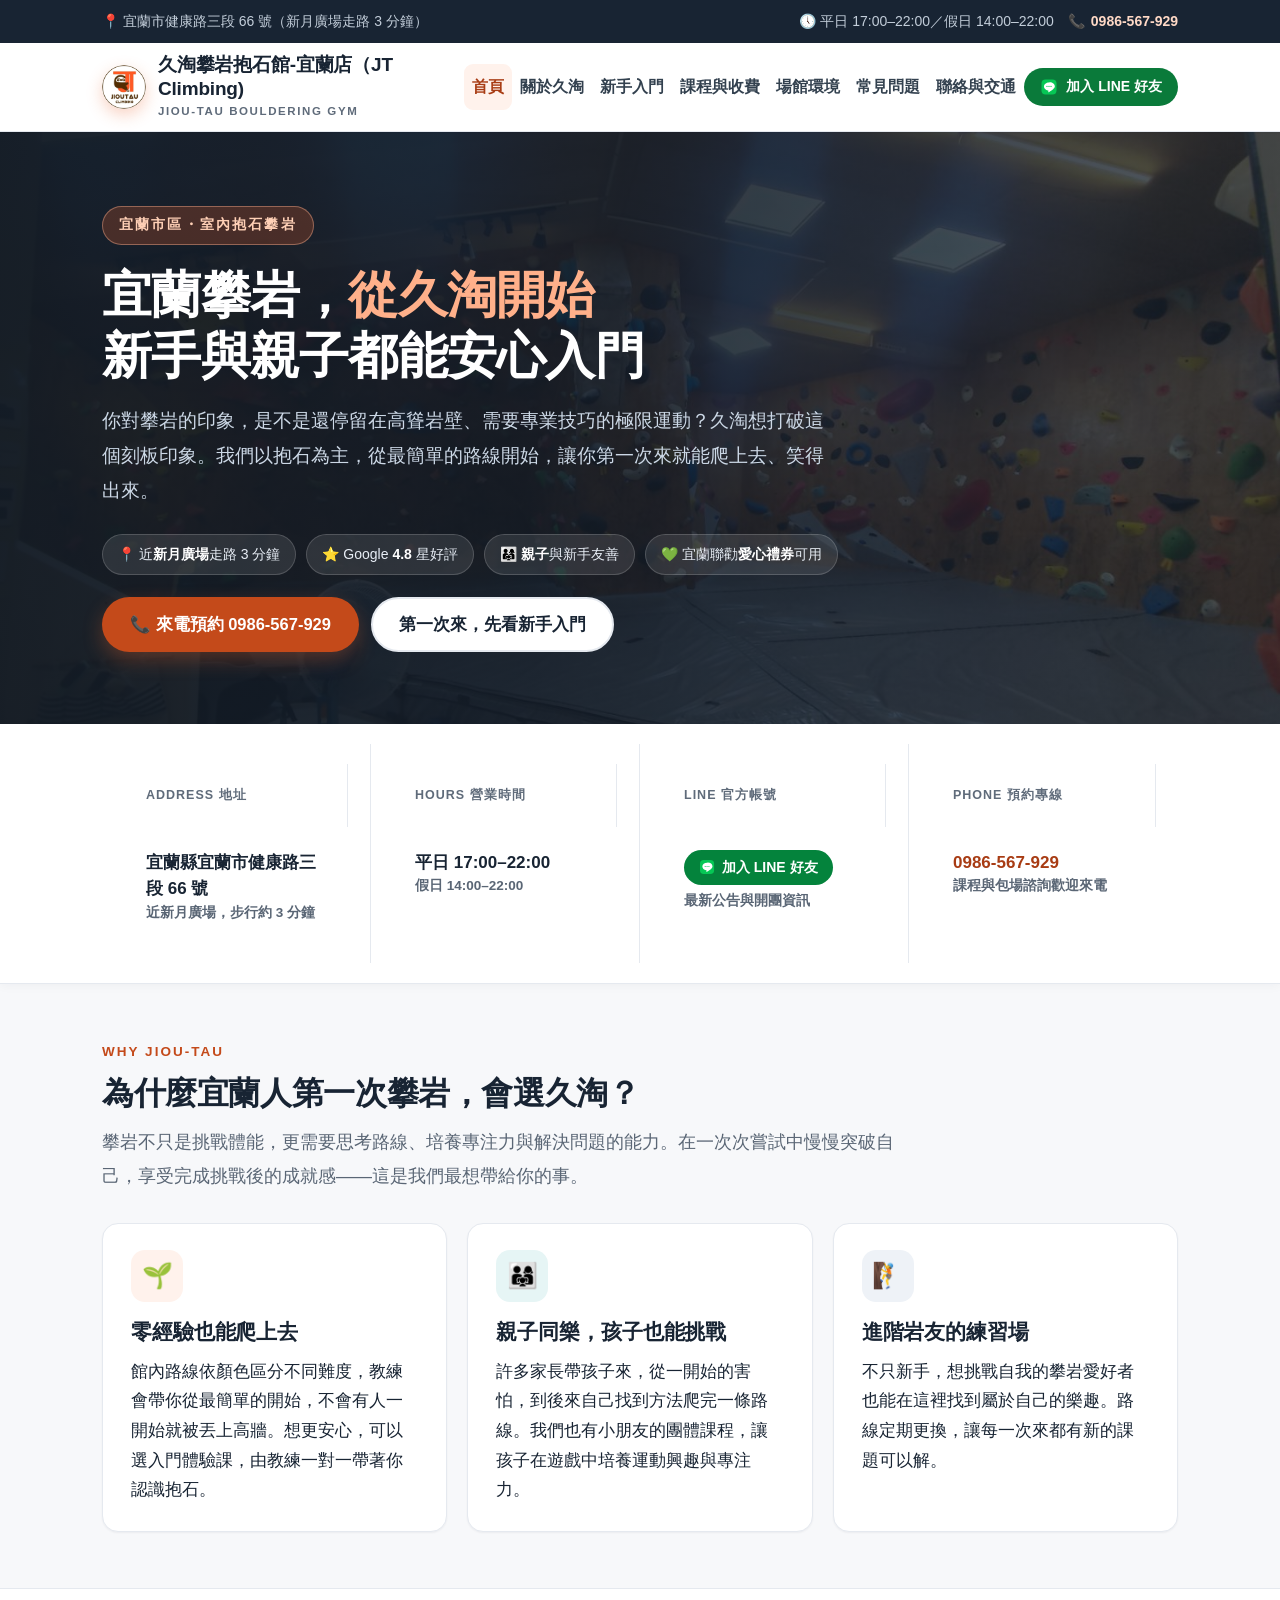
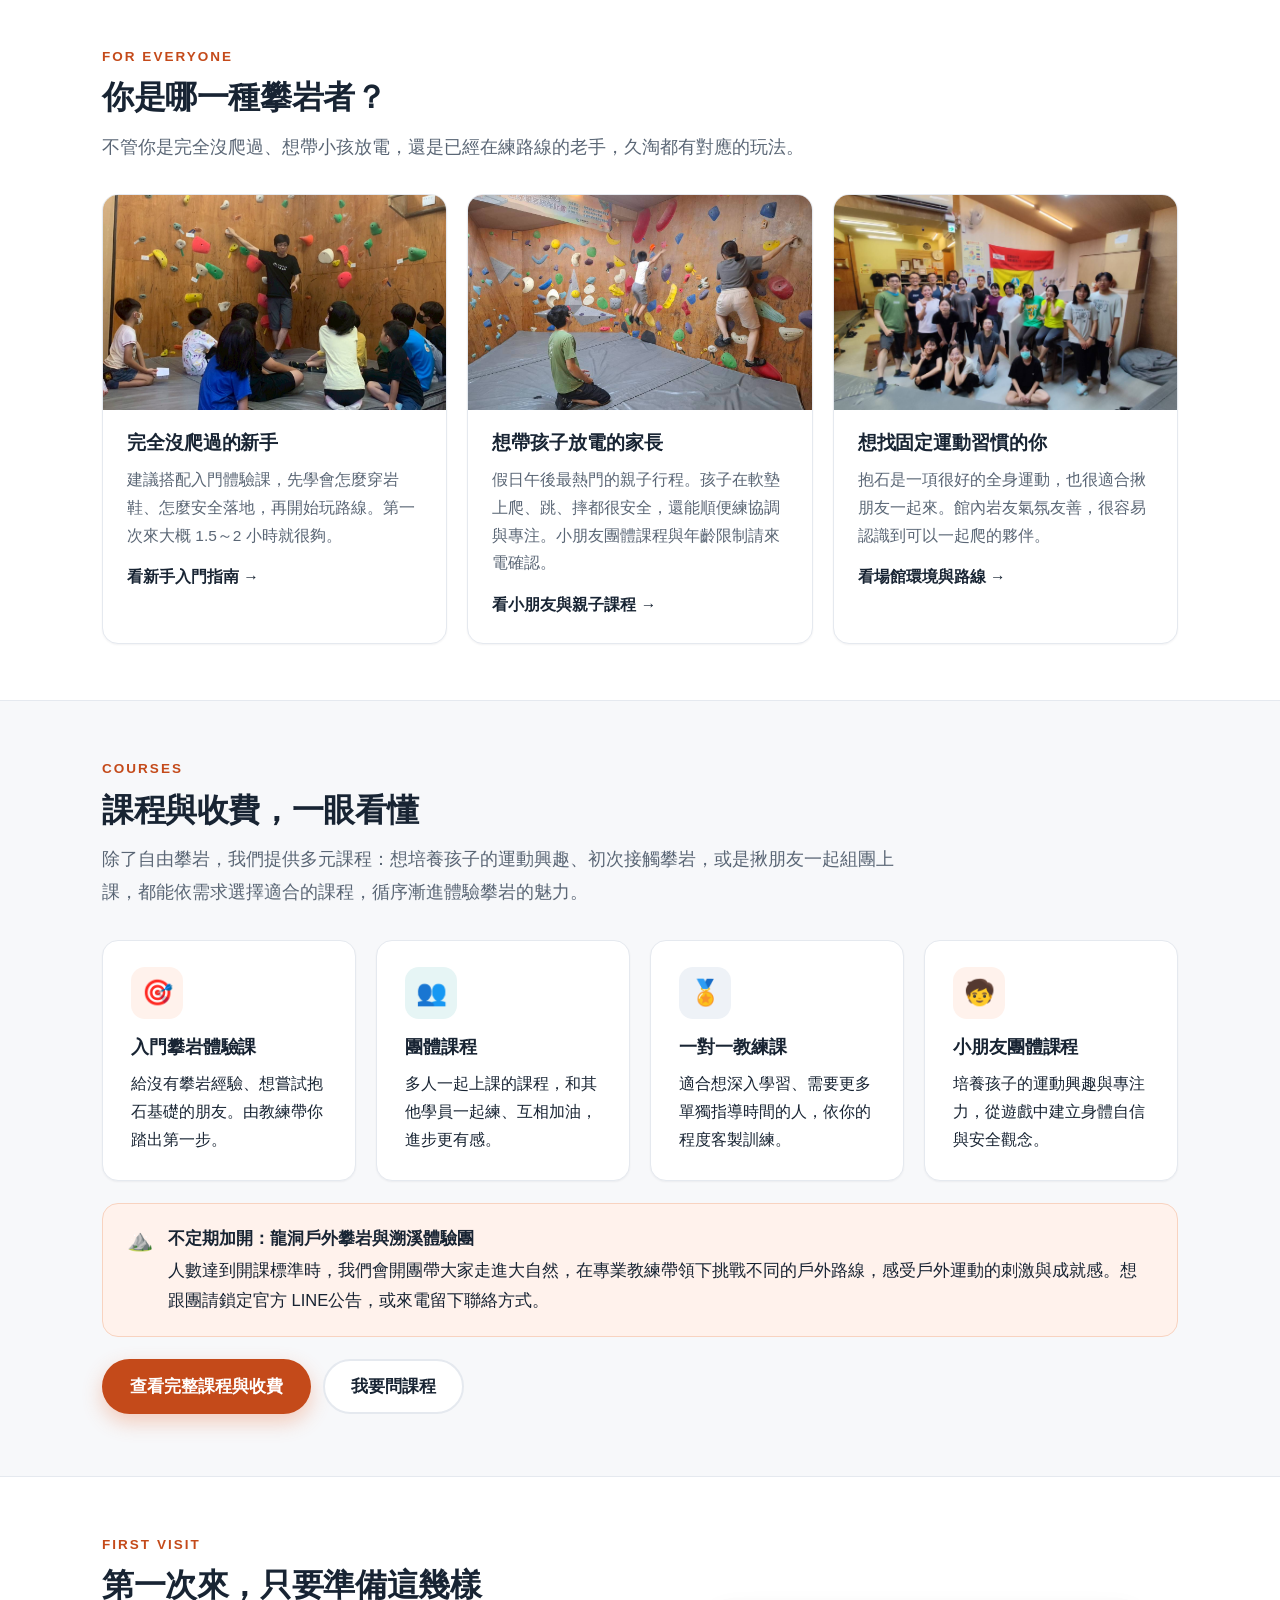
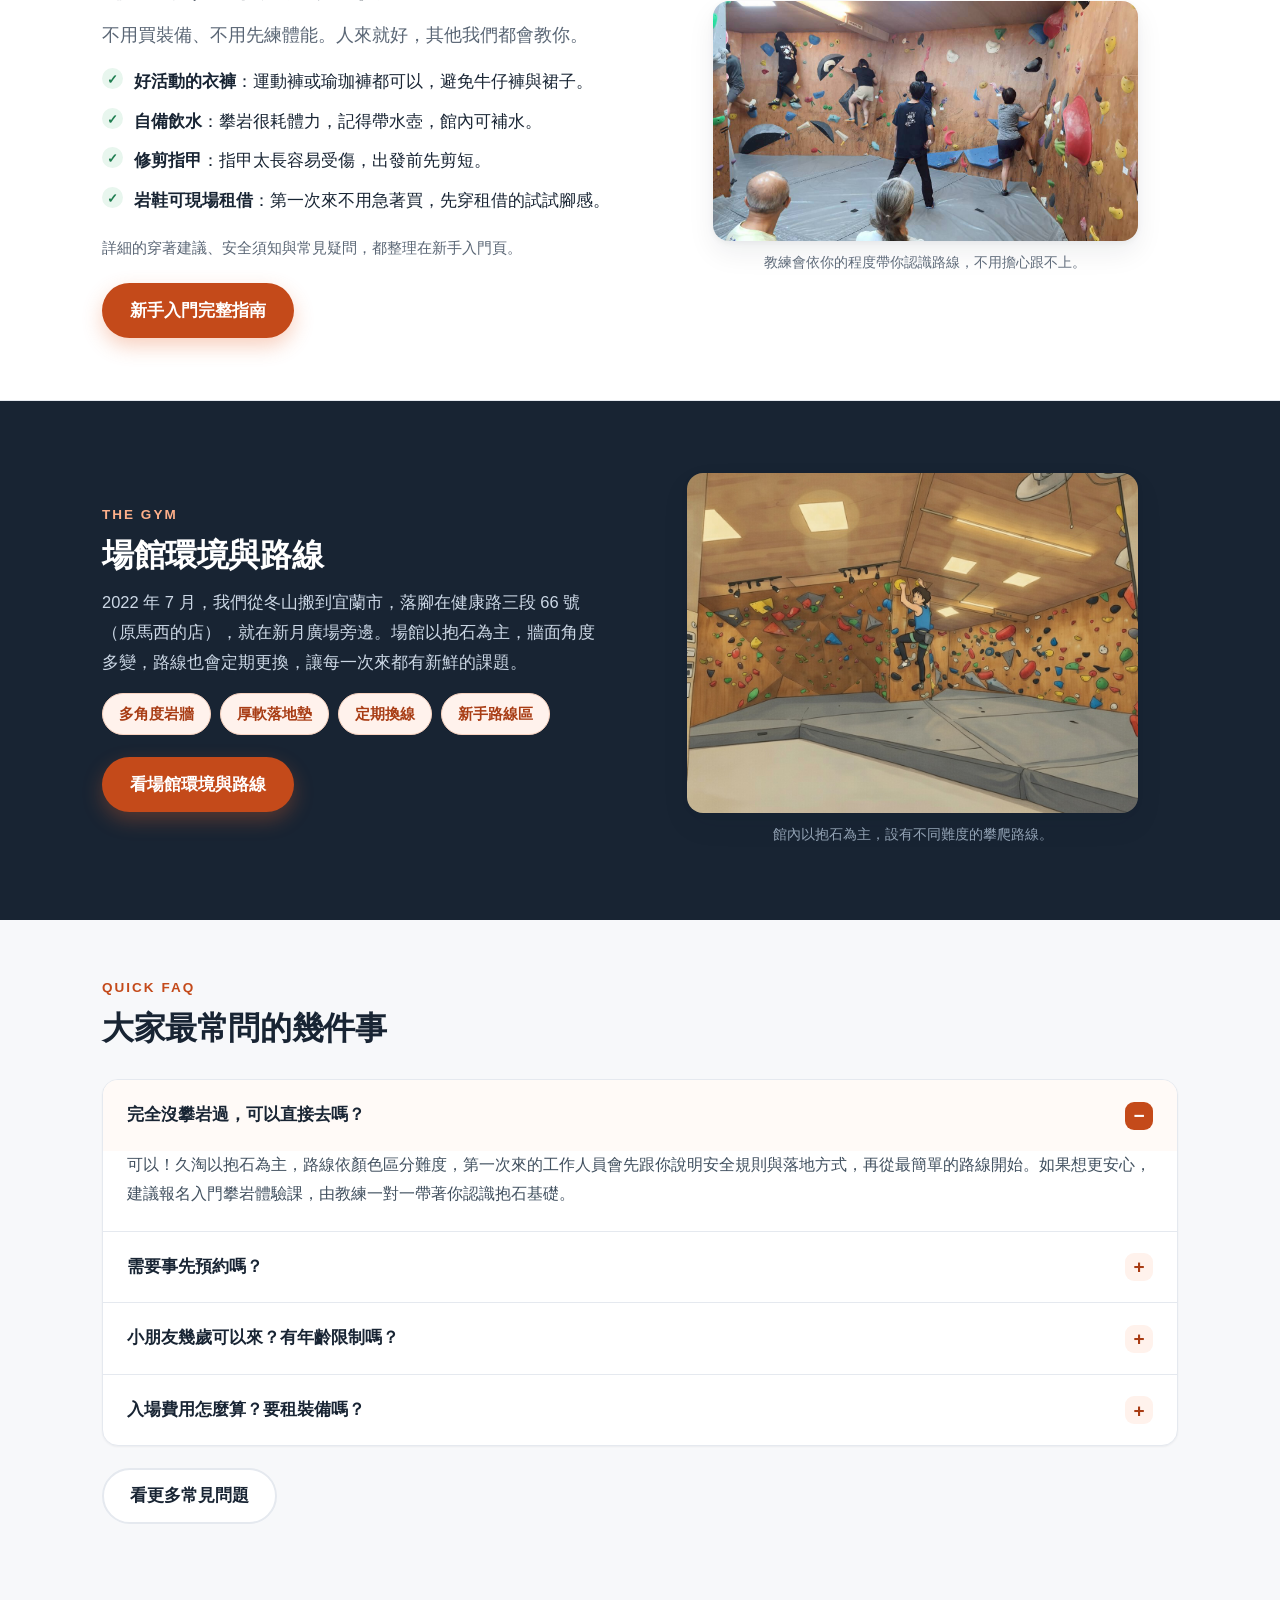
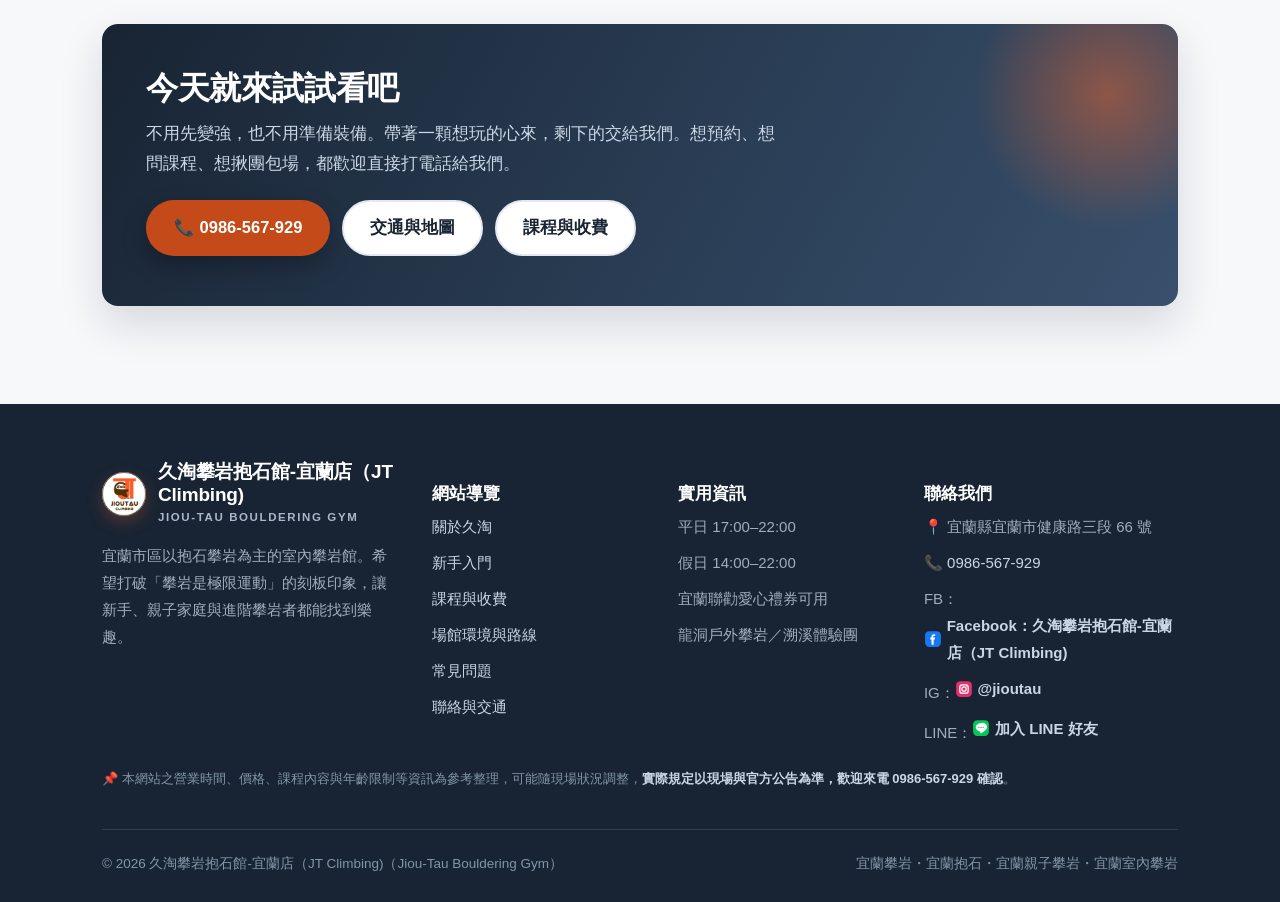
==== commit a65a18db: "Sync header and footer across all pages to match faq.html" ====
--- a/index.html
+++ b/index.html
@@ -2,6 +2,19 @@
 <html lang="zh-Hant">
 <head>
 <meta charset="UTF-8">
+  <!-- Google Search Console 網域擁有權驗證 -->
+  <meta name="google-site-verification" content="obvkpHSzLsREqPERKW87H1T134n8YzZ9feBB6tMf308" />
+  <!-- Google Analytics 4 (gtag.js) -->
+  <script async src="https://www.googletagmanager.com/gtag/js?id=G-GY9TGT1QWM"></script>
+  <script>
+    window.dataLayer = window.dataLayer || [];
+    function gtag(){dataLayer.push(arguments);}
+    gtag('js', new Date());
+    gtag('config', 'G-GY9TGT1QWM', {
+      anonymize_ip: true,
+      cookie_flags: 'SameSite=None;Secure'
+    });
+  </script>
 <meta name="viewport" content="width=device-width, initial-scale=1.0">
 <meta name="theme-color" content="#182433">
 <title>宜蘭攀岩推薦｜久淘攀岩抱石館-宜蘭店（JT Climbing)｜宜蘭抱石・新手與親子攀岩首選</title>
@@ -33,6 +46,55 @@
 <link rel="icon" type="image/png" href="images/favicon.png">
 <link rel="apple-touch-icon" href="images/favicon.png">
 <link rel="stylesheet" href="styles.css">
+<style>
+/* ===== 久淘：「加入 LINE 好友」按鈕 ===== */
+/* 選擇器加 header .nav a 前綴：styles.css 的 .nav a 權重較高，否則底色/圓角會被蓋掉 */
+header .nav a.jt-line-btn{display:inline-flex;align-items:center;gap:8px;padding:9px 16px;border-radius:999px;background:#0A7A3A;color:#fff;font-size:14px;font-weight:700;line-height:1.4;text-decoration:none;white-space:nowrap;border:0;transition:background .16s ease}
+header .nav a.jt-line-btn:hover{background:#08632F;color:#fff;text-decoration:none}
+header .nav a.jt-line-btn:focus-visible{outline:3px solid #9BE6B8;outline-offset:3px}
+header .nav a.jt-line-btn svg{width:18px;height:18px;flex:0 0 auto;display:block}
+/* 非導覽列情境（內文、頁尾）的基礎樣式 */
+a.jt-line-btn{display:inline-flex;align-items:center;gap:8px;padding:9px 16px;border-radius:999px;background:#0A7A3A;color:#fff;font-size:14px;font-weight:700;line-height:1.4;text-decoration:none;white-space:nowrap;border:0;transition:background .16s ease}
+a.jt-line-btn:hover{background:#08632F;color:#fff;text-decoration:none}
+a.jt-line-btn:focus-visible{outline:3px solid #9BE6B8;outline-offset:3px}
+a.jt-line-btn svg{width:18px;height:18px;flex:0 0 auto;display:block}
+/* 大尺寸版：內文與頁尾 */
+a.jt-line-btn--lg{padding:12px 22px;font-size:15px}
+a.jt-line-btn--lg svg{width:20px;height:20px}
+/* ===== 品牌原色版：FAQ 內文與頁尾（#06C755 綠底白字，規格依參考圖量測） ===== */
+a.jt-line-btn.jt-line-btn--brand,
+.site-footer a.jt-line-btn.jt-line-btn--brand{display:inline-flex;align-items:center;gap:10px;padding:16px 28px;border-radius:999px;background:#04833c;color:#fff;font-size:16px;font-weight:700;line-height:1.4;text-decoration:none;white-space:nowrap;border:0;vertical-align:middle;box-shadow:0 6px 16px rgba(4,131,60,.30);transition:background .16s ease,box-shadow .16s ease}
+a.jt-line-btn.jt-line-btn--brand:hover,
+.site-footer a.jt-line-btn.jt-line-btn--brand:hover{background:#036b31;color:#fff;text-decoration:none;box-shadow:0 8px 20px rgba(4,131,60,.36)}
+a.jt-line-btn.jt-line-btn--brand:focus-visible,
+.site-footer a.jt-line-btn.jt-line-btn--brand:focus-visible{outline:3px solid #0A7A3A;outline-offset:3px}
+a.jt-line-btn.jt-line-btn--brand svg,
+.site-footer a.jt-line-btn.jt-line-btn--brand svg{width:22px;height:22px;flex:0 0 auto;display:block}
+/* 內文按鈕獨立成行 */
+.faq-line-cta{margin:14px 0 0}
+/* ===== FAQ「建議加入官方 LINE」該句：句子與按鈕同一行 ===== */
+/* flex + align-items:center，讓文字與按鈕垂直居中對齊（不用 baseline，避免按鈕往下墜） */
+.faq-line-inline{display:flex;flex-wrap:wrap;align-items:center;gap:10px 14px;margin:0 0 0}
+.faq-line-inline .jt-line-btn{margin-left:0}
+/* 桌機／平板：句子強制單行，按鈕緊接在後 */
+@media(min-width:769px){
+  .faq-line-inline{flex-wrap:nowrap}
+  .faq-line-inline .faq-line-text{white-space:nowrap}
+}
+/* 手機：句子自然換行、按鈕換到下一行，不會橫向溢出 */
+@media(max-width:768px){
+  .faq-line-inline .faq-line-text{white-space:normal}
+}
+/* ===== 移除電話 CTA 後：讓「加入 LINE 好友」站回原本電話按鈕的位置（導覽列最右） ===== */
+/* 只在桌機寬度生效；1164px 以下維持原本換行行為，不動 header 寬度與收合斷點 */
+@media(min-width:1165px){
+  header .nav{gap:0;flex-wrap:nowrap}
+  header .nav a{padding-left:8px;padding-right:8px}
+  header .nav a.jt-line-btn{padding-left:16px;padding-right:16px}
+}
+/* 手機底部固定列：原本電話 CTA 的位置改放 LINE */
+.mobile-bar .m-line-cta{background:#04833c;color:#fff}
+</style>
 
 <!-- 結構化資料：在地商家 -->
 <script type="application/ld+json">
@@ -155,7 +217,11 @@
       <a href="gym.html">場館環境</a>
       <a href="faq.html">常見問題</a>
       <a href="contact.html">聯絡與交通</a>
-      <a class="nav-cta" href="tel:+886986567929">電話預約</a>
+      <a class="jt-line-btn" href="https://line.me/R/ti/p/@388pchth" target="_blank" rel="noopener noreferrer"><svg viewBox="0 0 24 24" aria-hidden="true" focusable="false">
+          <rect x="2" y="2" width="20" height="20" rx="5.4" fill="#06C755"/>
+          <path d="M12 5.9c-3.72 0-6.73 2.4-6.73 5.36 0 2.66 2.28 4.88 5.35 5.31.21.03.5.1.58.24.06.12.04.32.02.44l-.23 1.11c-.06.29-.21.98.86.53 1.08-.45 5.67-3.33 7.11-5.46.58-.83.82-1.67.82-2.5 0-2.96-3.01-5.36-6.73-5.36z" fill="#fff"/>
+          <circle cx="9.3" cy="11.3" r=".82" fill="#06C755"/><circle cx="12" cy="11.3" r=".82" fill="#06C755"/><circle cx="14.7" cy="11.3" r=".82" fill="#06C755"/>
+        </svg><span>加入 LINE 好友</span></a>
     </nav>
   </div>
 </header>
@@ -470,7 +536,7 @@
 </footer>
 
 <div class="mobile-bar">
-  <a class="m-call" href="tel:+886986567929">📞 電話預約</a>
+  <a class="m-line-cta" href="https://line.me/R/ti/p/@388pchth" target="_blank" rel="noopener noreferrer">💬 加入 LINE 好友</a>
   <a class="m-line" href="courses.html">課程資訊</a>
   <a class="m-map" href="https://www.google.com/maps/search/?api=1&amp;query=%E5%AE%9C%E8%98%AD%E5%B8%82%E5%81%A5%E5%BA%B7%E8%B7%AF%E4%B8%89%E6%AE%B566%E8%99%9F" rel="noopener">🧭 導航</a>
 </div>
@@ -487,5 +553,31 @@
   }
 })();
 </script>
+<!-- GA4 自訂事件：電話 / LINE / 社群 / 課程 CTA -->
+<script>
+(function(){
+  function send(name, params){ if(typeof gtag === 'function'){ gtag('event', name, params || {}); } }
+  document.addEventListener('DOMContentLoaded', function(){
+    document.querySelectorAll('a[href^="tel:"]').forEach(function(a){
+      a.addEventListener('click', function(){ send('click_phone', {link_url: a.getAttribute('href')}); });
+    });
+    document.querySelectorAll('a[href*="line.me"]').forEach(function(a){
+      a.addEventListener('click', function(){ send('click_line', {link_url: a.getAttribute('href')}); });
+    });
+    document.querySelectorAll('a[href*="instagram.com"], a[href*="facebook.com"]').forEach(function(a){
+      a.addEventListener('click', function(){
+        var h = a.getAttribute('href') || '';
+        var p = h.indexOf('instagram') > -1 ? 'instagram' : 'facebook';
+        send('click_social', {platform: p, link_url: h});
+      });
+    });
+    document.querySelectorAll('a[href*="courses.html"]').forEach(function(a){
+      a.addEventListener('click', function(){
+        send('click_course_cta', {link_text: (a.textContent || '').trim().slice(0, 60), link_url: a.getAttribute('href')});
+      });
+    });
+  });
+})();
+</script>
 </body>
 </html>
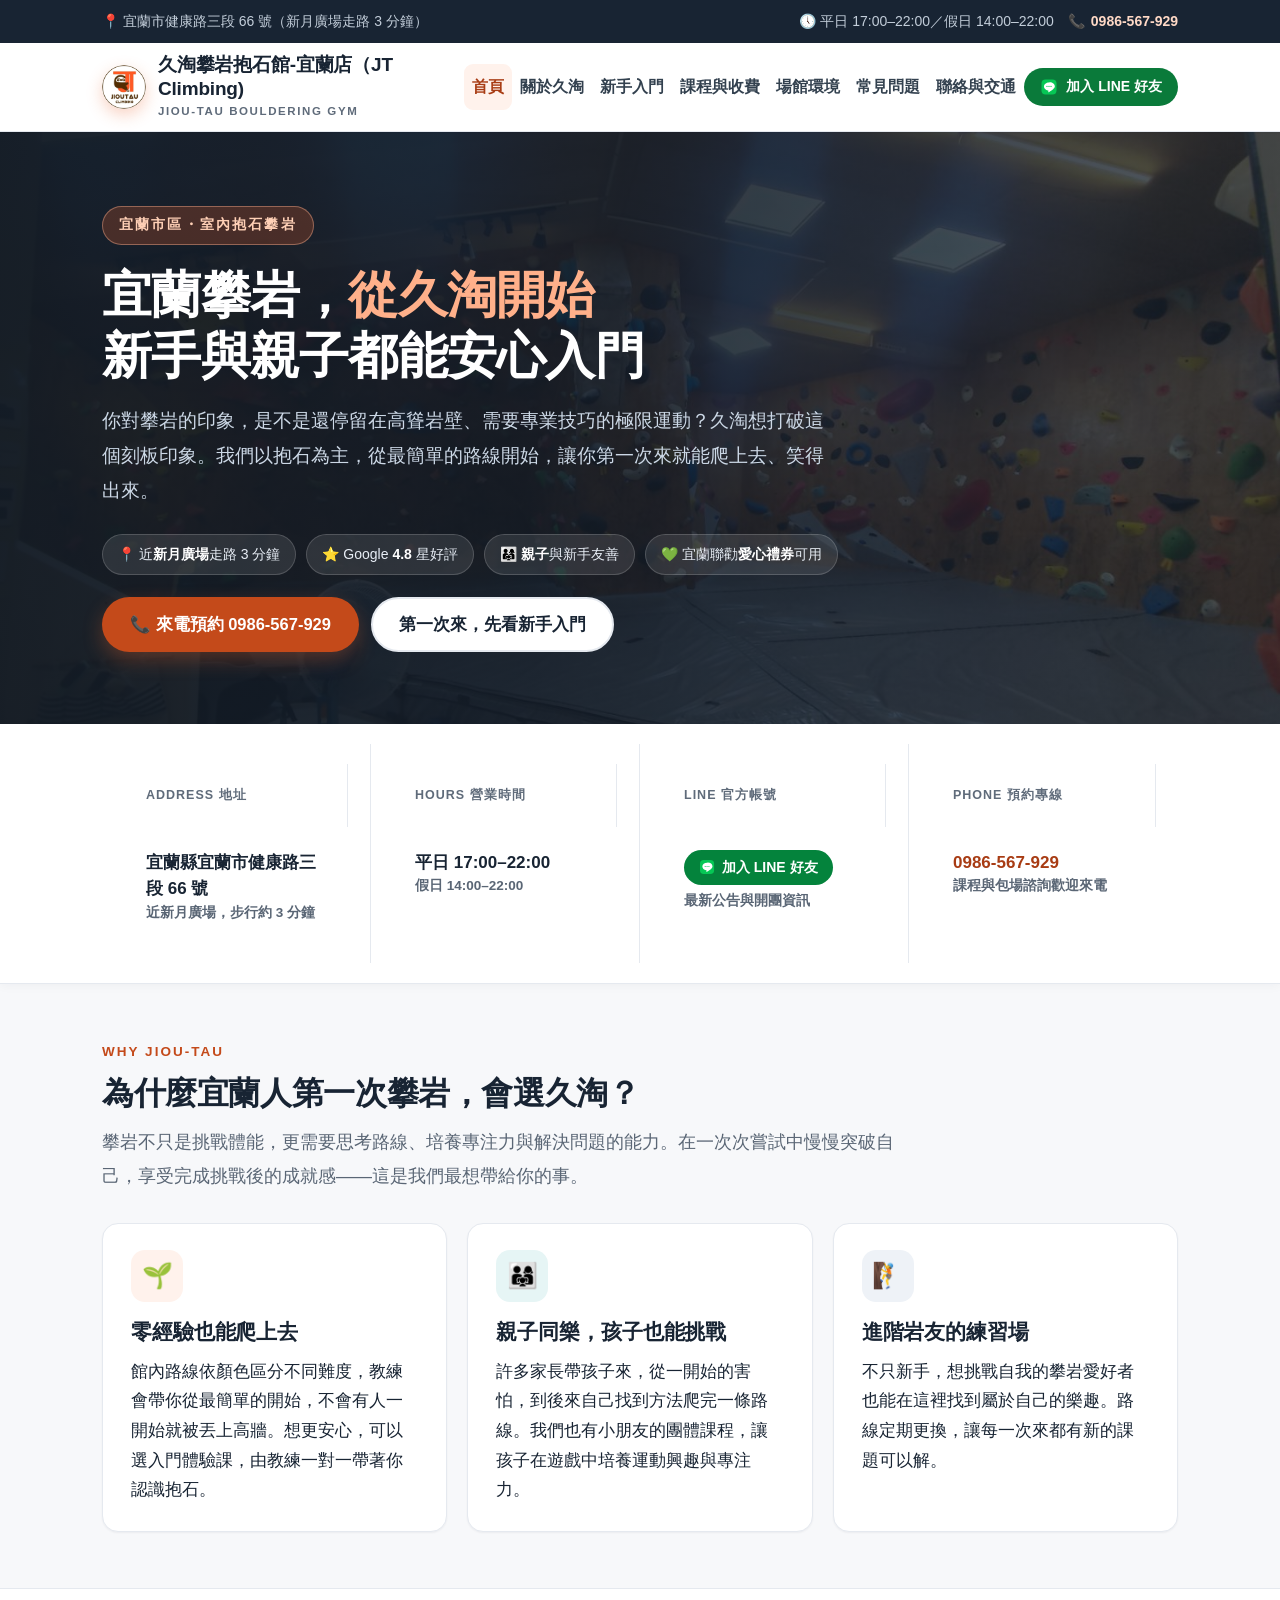
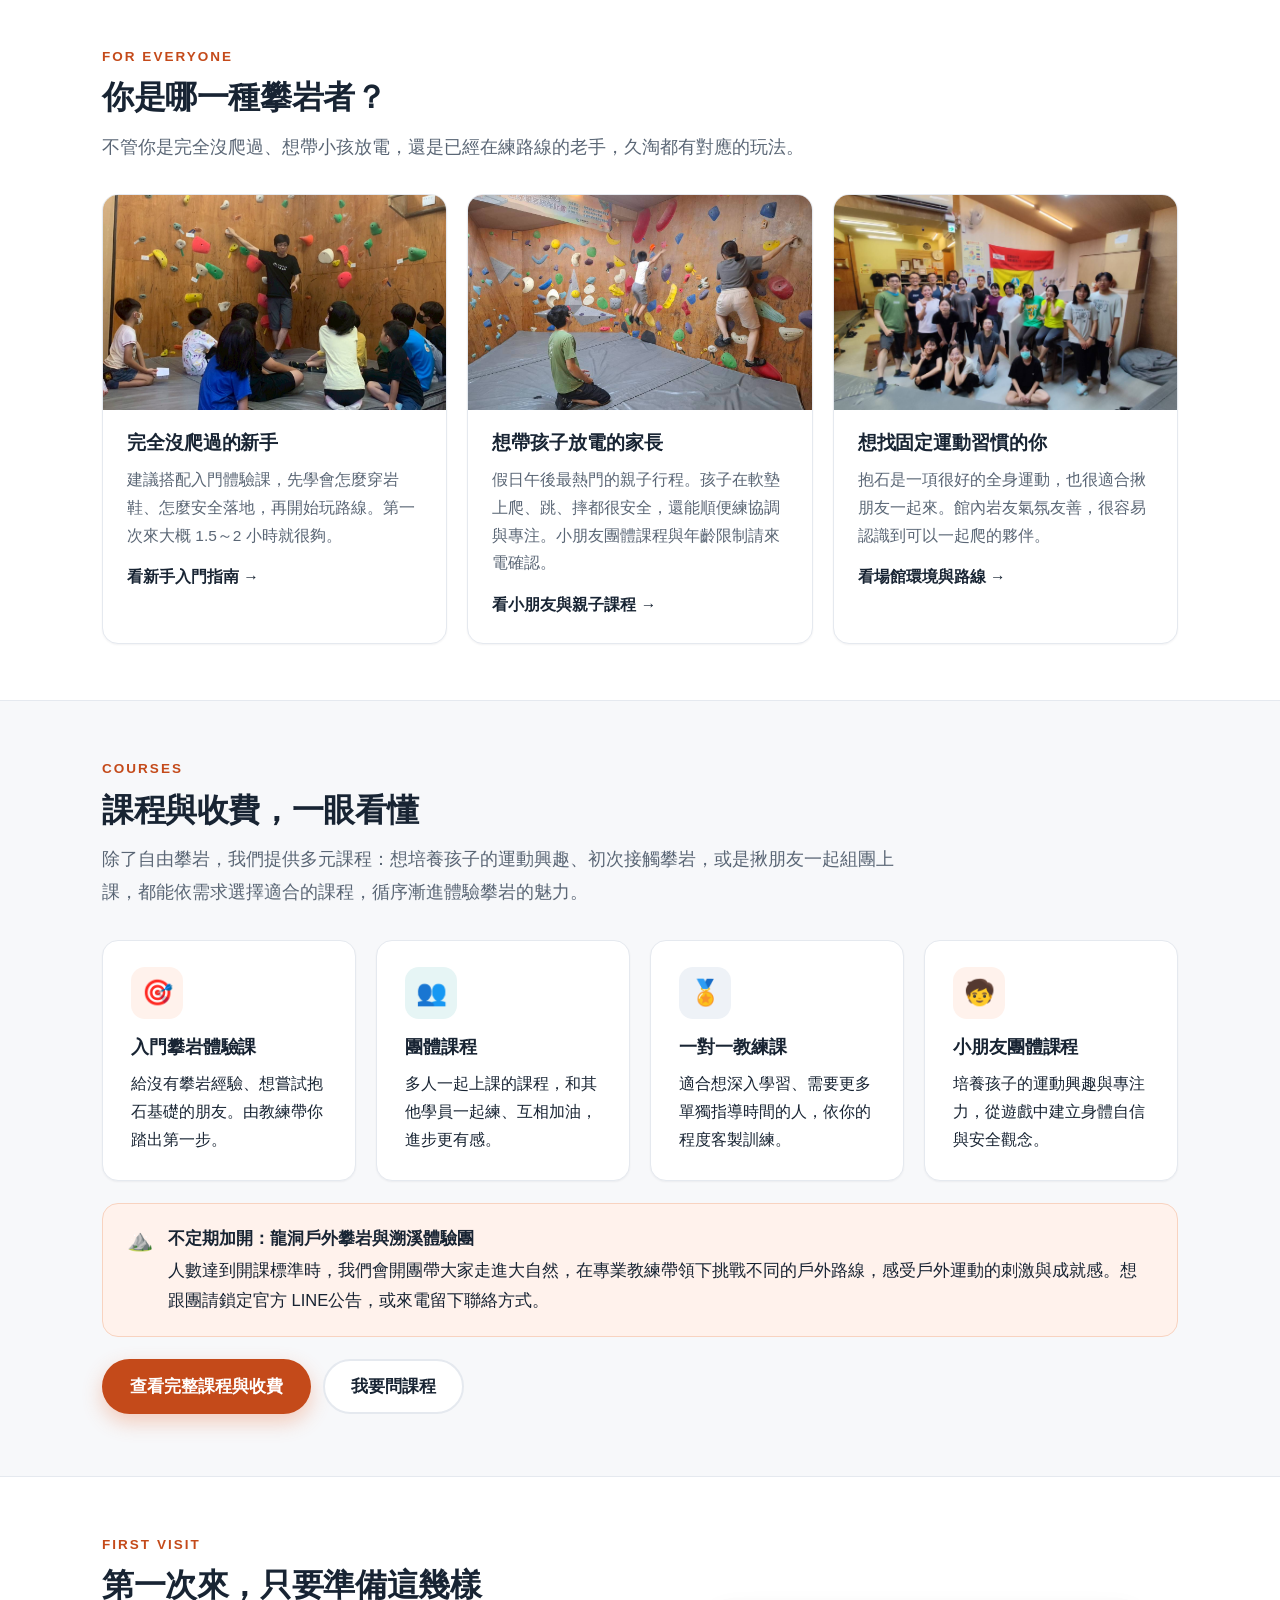
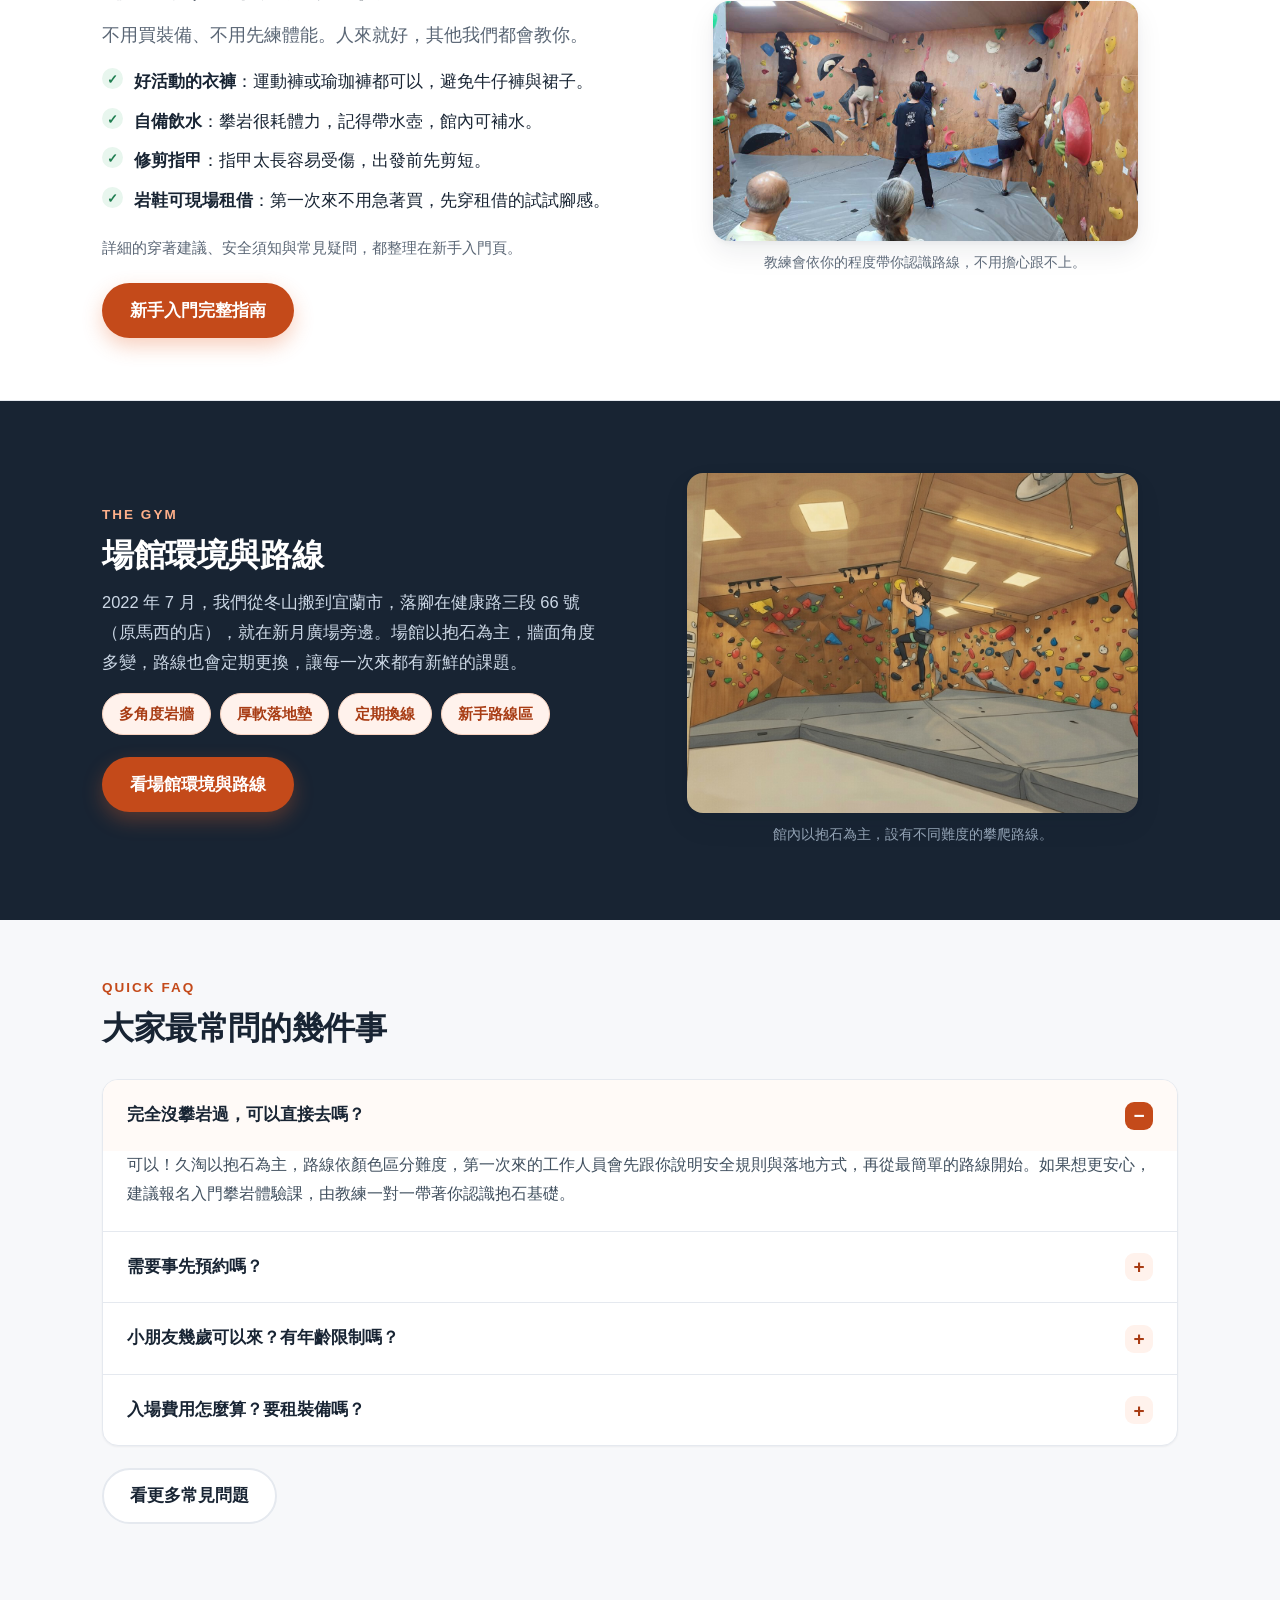
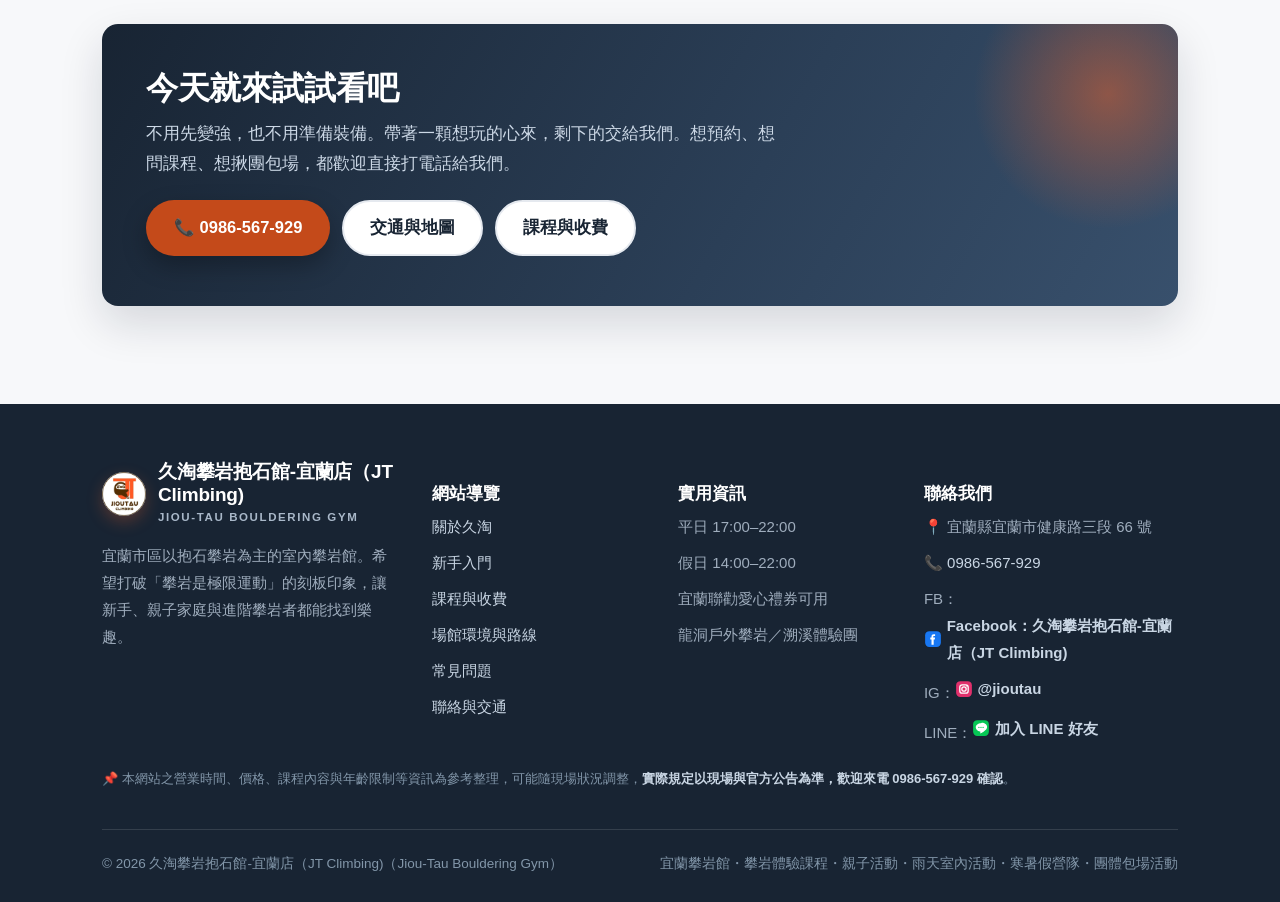
==== commit bf9366f7: "Update footer keyword links to 6 service items" ====
--- a/index.html
+++ b/index.html
@@ -530,7 +530,7 @@
     <p class="foot-note">📌 本網站之營業時間、價格、課程內容與年齡限制等資訊為參考整理，可能隨現場狀況調整，<strong style="color:#c9d6e4">實際規定以現場與官方公告為準，歡迎來電 0986-567-929 確認</strong>。</p>
     <div class="foot-bottom">
       <span>© 2026 久淘攀岩抱石館-宜蘭店（JT Climbing)（Jiou-Tau Bouldering Gym）</span>
-      <span>宜蘭攀岩・宜蘭抱石・宜蘭親子攀岩・宜蘭室內攀岩</span>
+      <span>宜蘭攀岩館・攀岩體驗課程・親子活動・雨天室內活動・寒暑假營隊・團體包場活動</span>
     </div>
   </div>
 </footer>
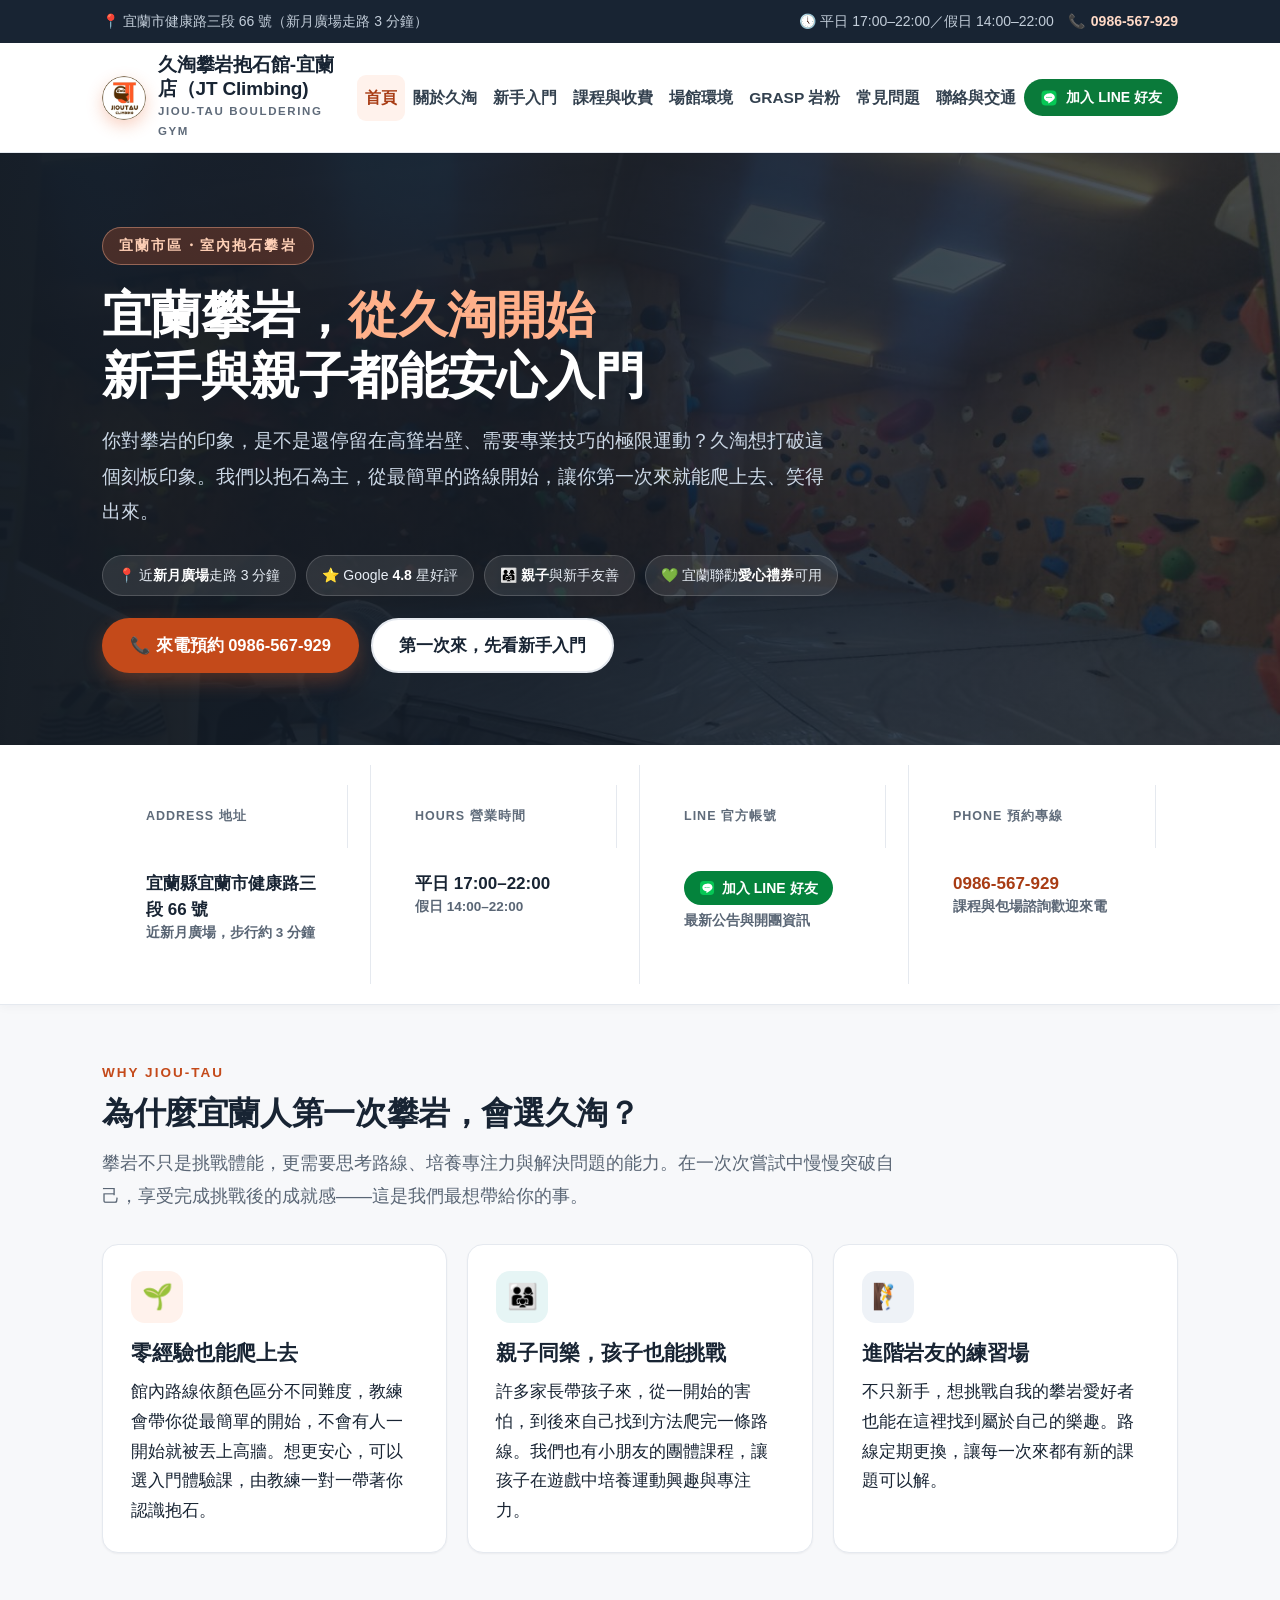
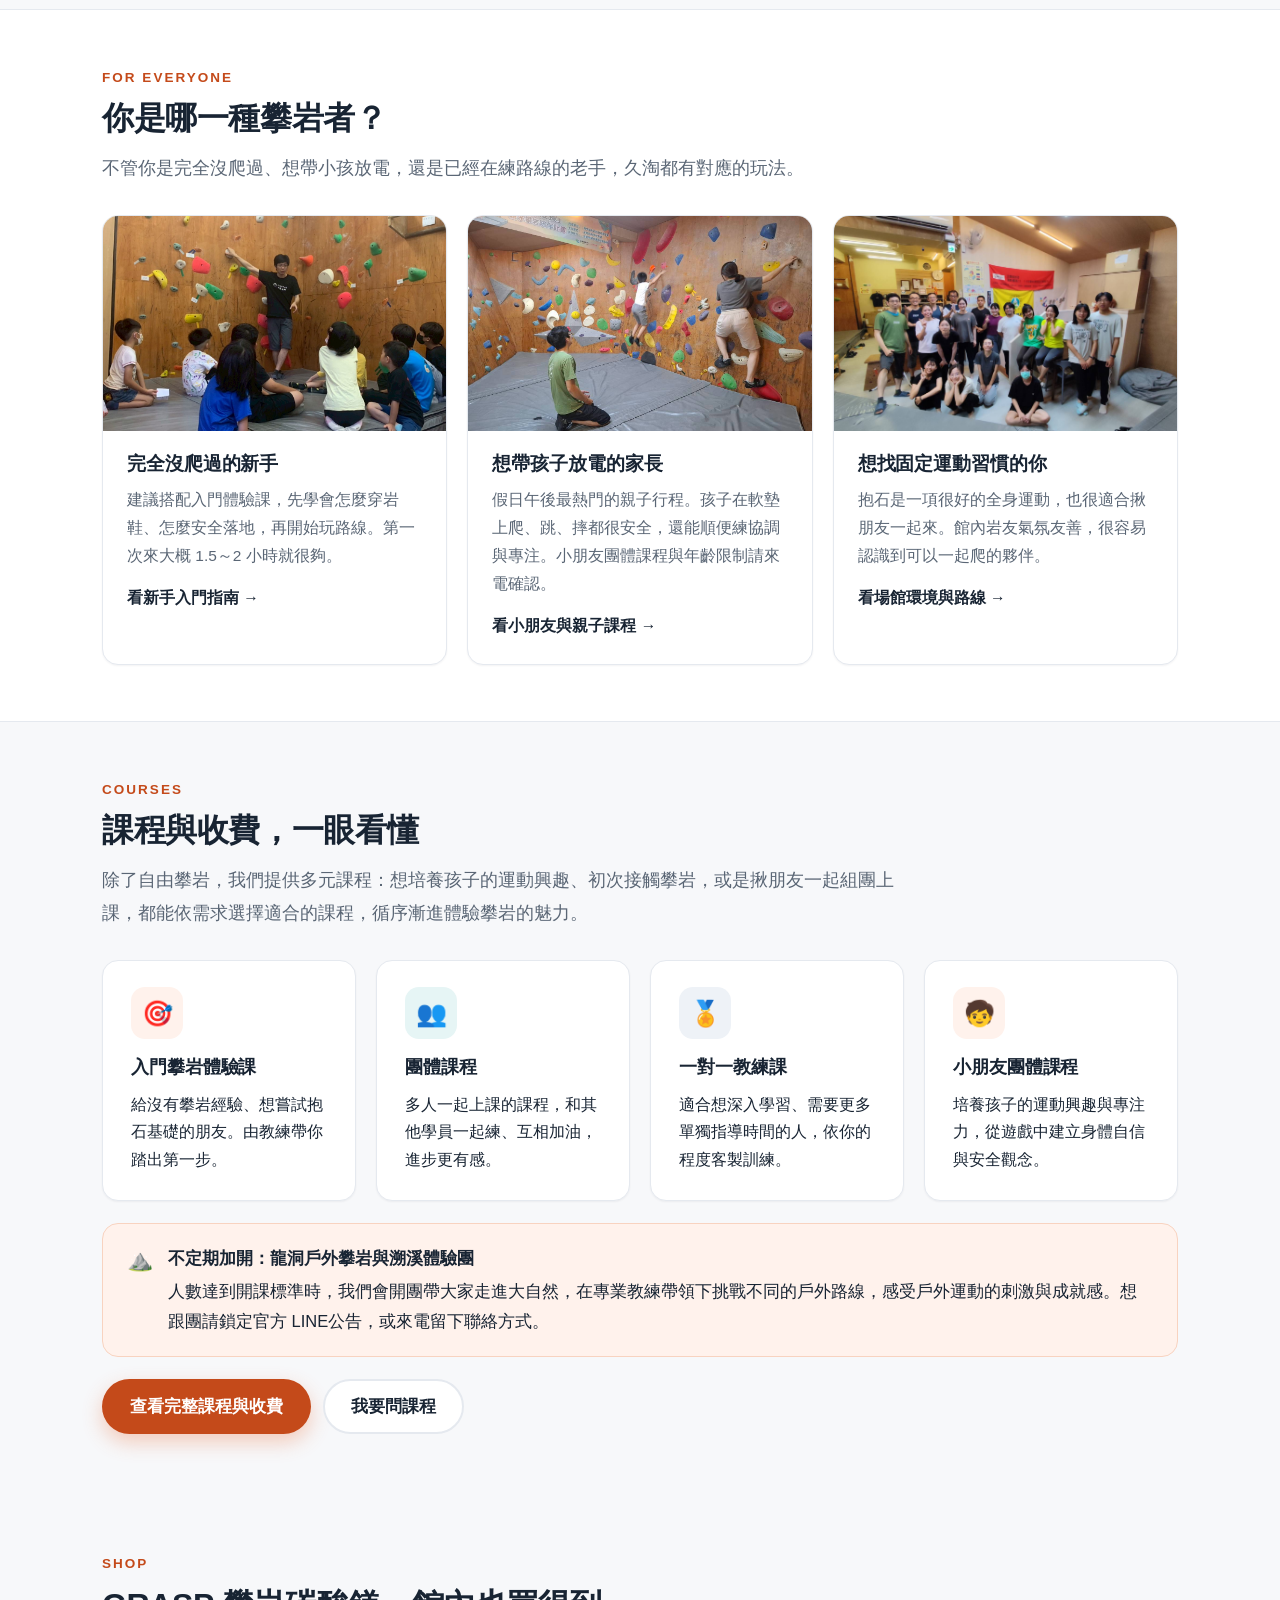
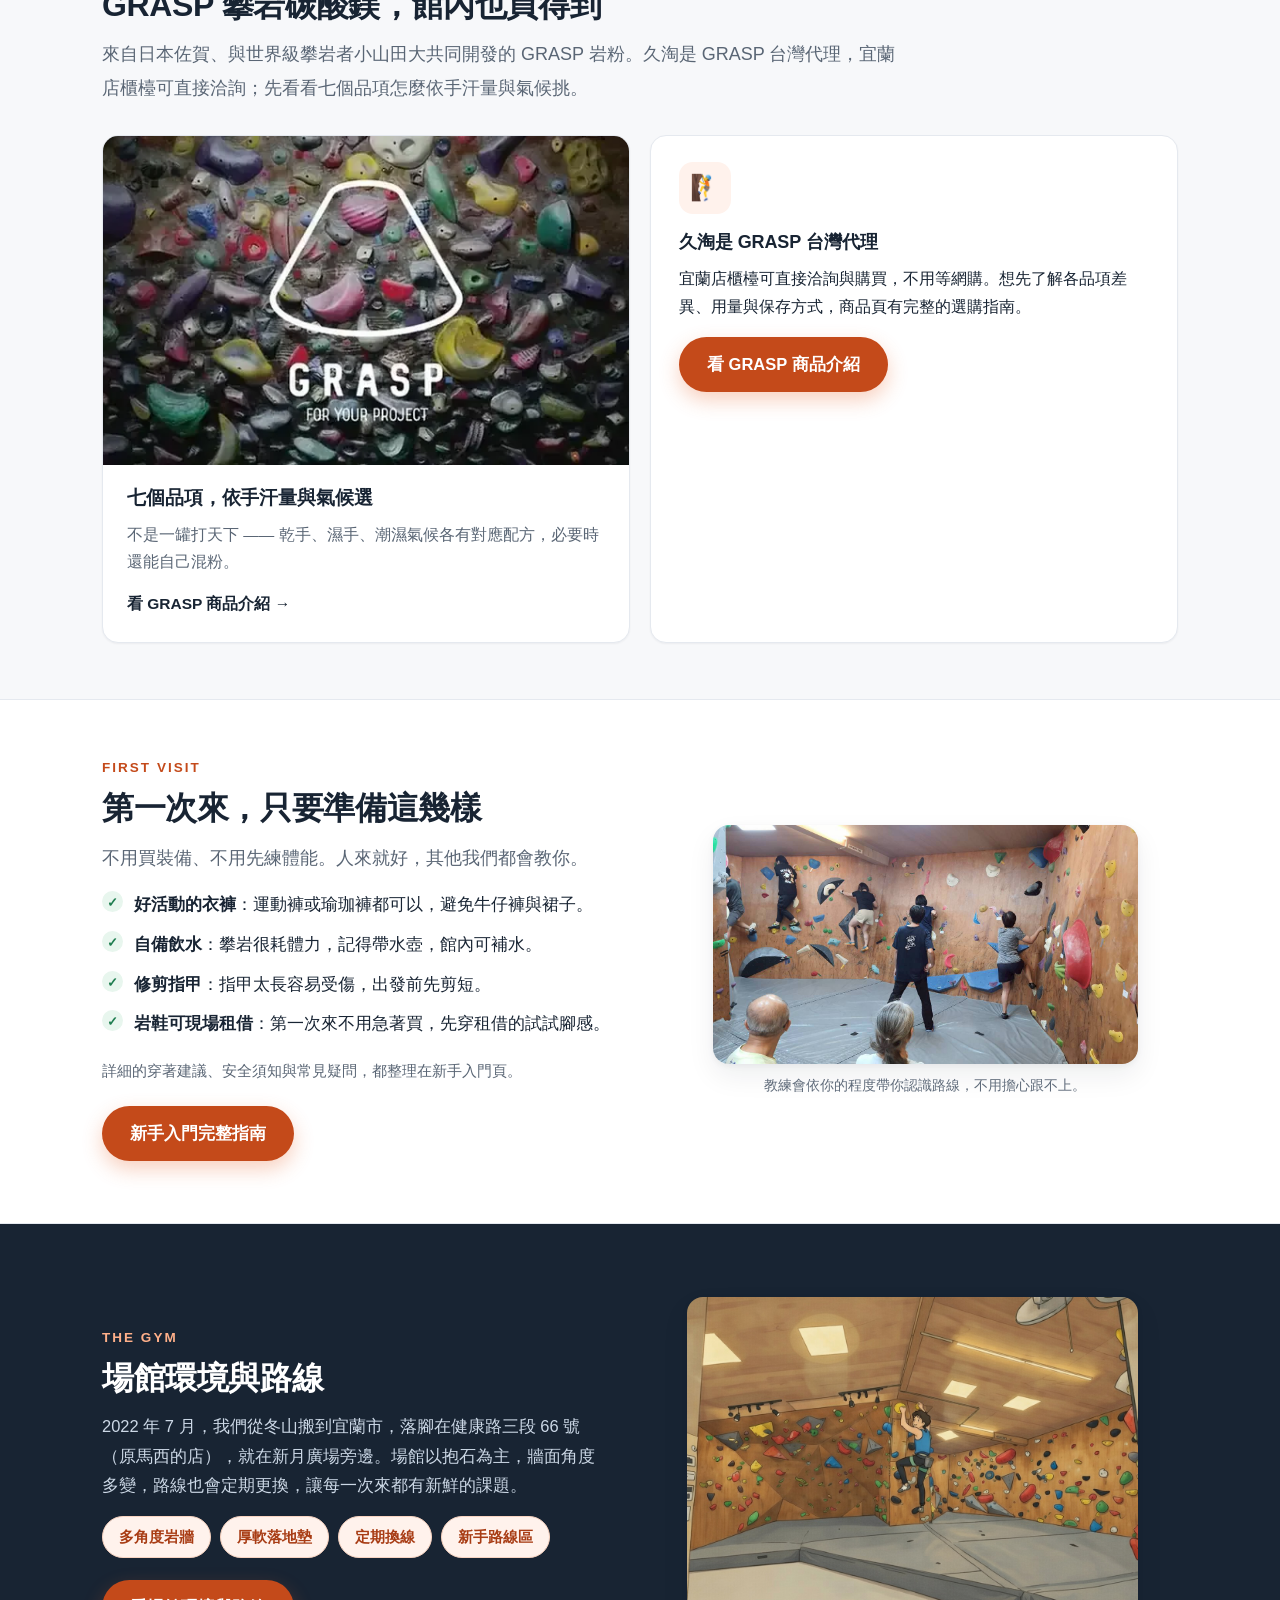
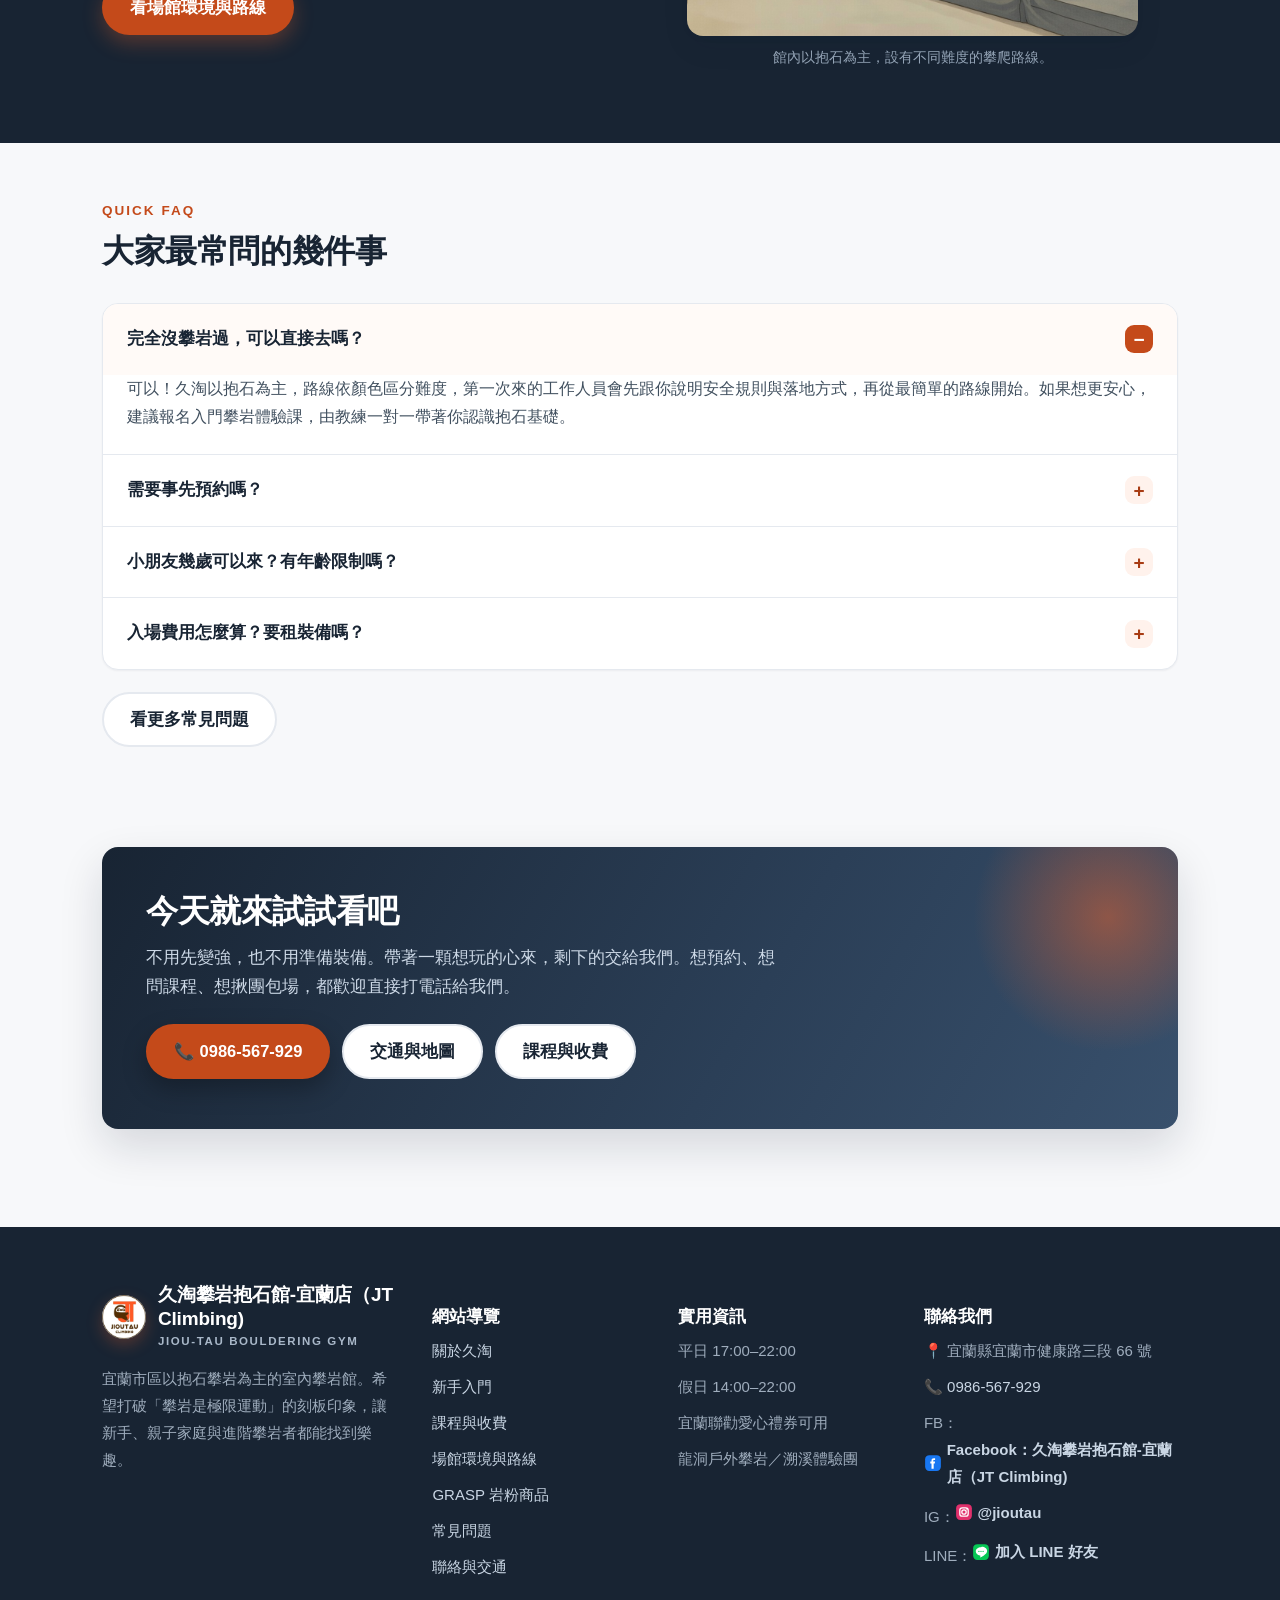
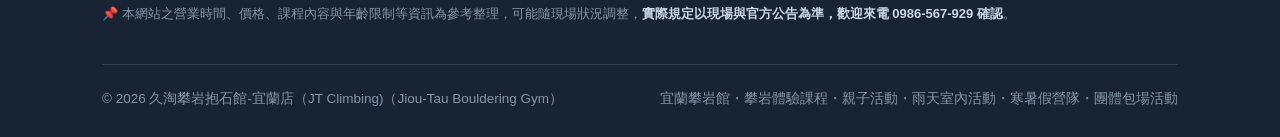
==== commit e85f17bc: "Add GRASP page to site navigation and homepage - nav: add 'GRASP 岩粉' link on all 7 pages - index.htm" ====
--- a/index.html
+++ b/index.html
@@ -215,6 +215,7 @@
       <a href="beginner.html">新手入門</a>
       <a href="courses.html">課程與收費</a>
       <a href="gym.html">場館環境</a>
+      <a href="grasp.html">GRASP 岩粉</a>
       <a href="faq.html">常見問題</a>
       <a href="contact.html">聯絡與交通</a>
       <a class="jt-line-btn" href="https://line.me/R/ti/p/@388pchth" target="_blank" rel="noopener noreferrer"><svg viewBox="0 0 24 24" aria-hidden="true" focusable="false">
@@ -372,6 +373,34 @@
       <div class="btn-row">
         <a class="btn btn-primary" href="courses.html">查看完整課程與收費</a>
         <a class="btn btn-ghost" href="contact.html">我要問課程</a>
+      </div>
+    </div>
+  </section>
+
+  <section>
+    <div class="wrap">
+      <div class="sec-head">
+        <p class="sec-kicker">Shop</p>
+        <h2>GRASP 攀岩碳酸鎂，館內也買得到</h2>
+        <p class="lead">來自日本佐賀、與世界級攀岩者小山田大共同開發的 GRASP 岩粉。久淘是 GRASP 台灣代理，宜蘭店櫃檯可直接洽詢；先看看七個品項怎麼依手汗量與氣候挑。</p>
+      </div>
+      <div class="grid g2">
+        <article class="pic-card">
+          <img src="images/grasp-counter.webp" alt="GRASP 攀岩碳酸鎂系列商品陳列，包含 Regular、Wet、Dry、Chunky、Chalk Ball 與頂系列" width="700" height="350" loading="lazy">
+          <div class="body">
+            <h3>七個品項，依手汗量與氣候選</h3>
+            <p>不是一罐打天下 —— 乾手、濕手、潮濕氣候各有對應配方，必要時還能自己混粉。</p>
+            <p style="margin-top:14px"><a href="grasp.html"><strong>看 GRASP 商品介紹 →</strong></a></p>
+          </div>
+        </article>
+        <div class="card">
+          <div class="card-ico" aria-hidden="true">🧗</div>
+          <h3 style="font-size:18px">久淘是 GRASP 台灣代理</h3>
+          <p style="font-size:15.5px">宜蘭店櫃檯可直接洽詢與購買，不用等網購。想先了解各品項差異、用量與保存方式，商品頁有完整的選購指南。</p>
+          <div class="btn-row" style="margin-top:16px">
+            <a class="btn btn-primary" href="grasp.html">看 GRASP 商品介紹</a>
+          </div>
+        </div>
       </div>
     </div>
   </section>
@@ -503,6 +532,7 @@
           <li><a href="beginner.html">新手入門</a></li>
           <li><a href="courses.html">課程與收費</a></li>
           <li><a href="gym.html">場館環境與路線</a></li>
+          <li><a href="grasp.html">GRASP 岩粉商品</a></li>
           <li><a href="faq.html">常見問題</a></li>
           <li><a href="contact.html">聯絡與交通</a></li>
         </ul>
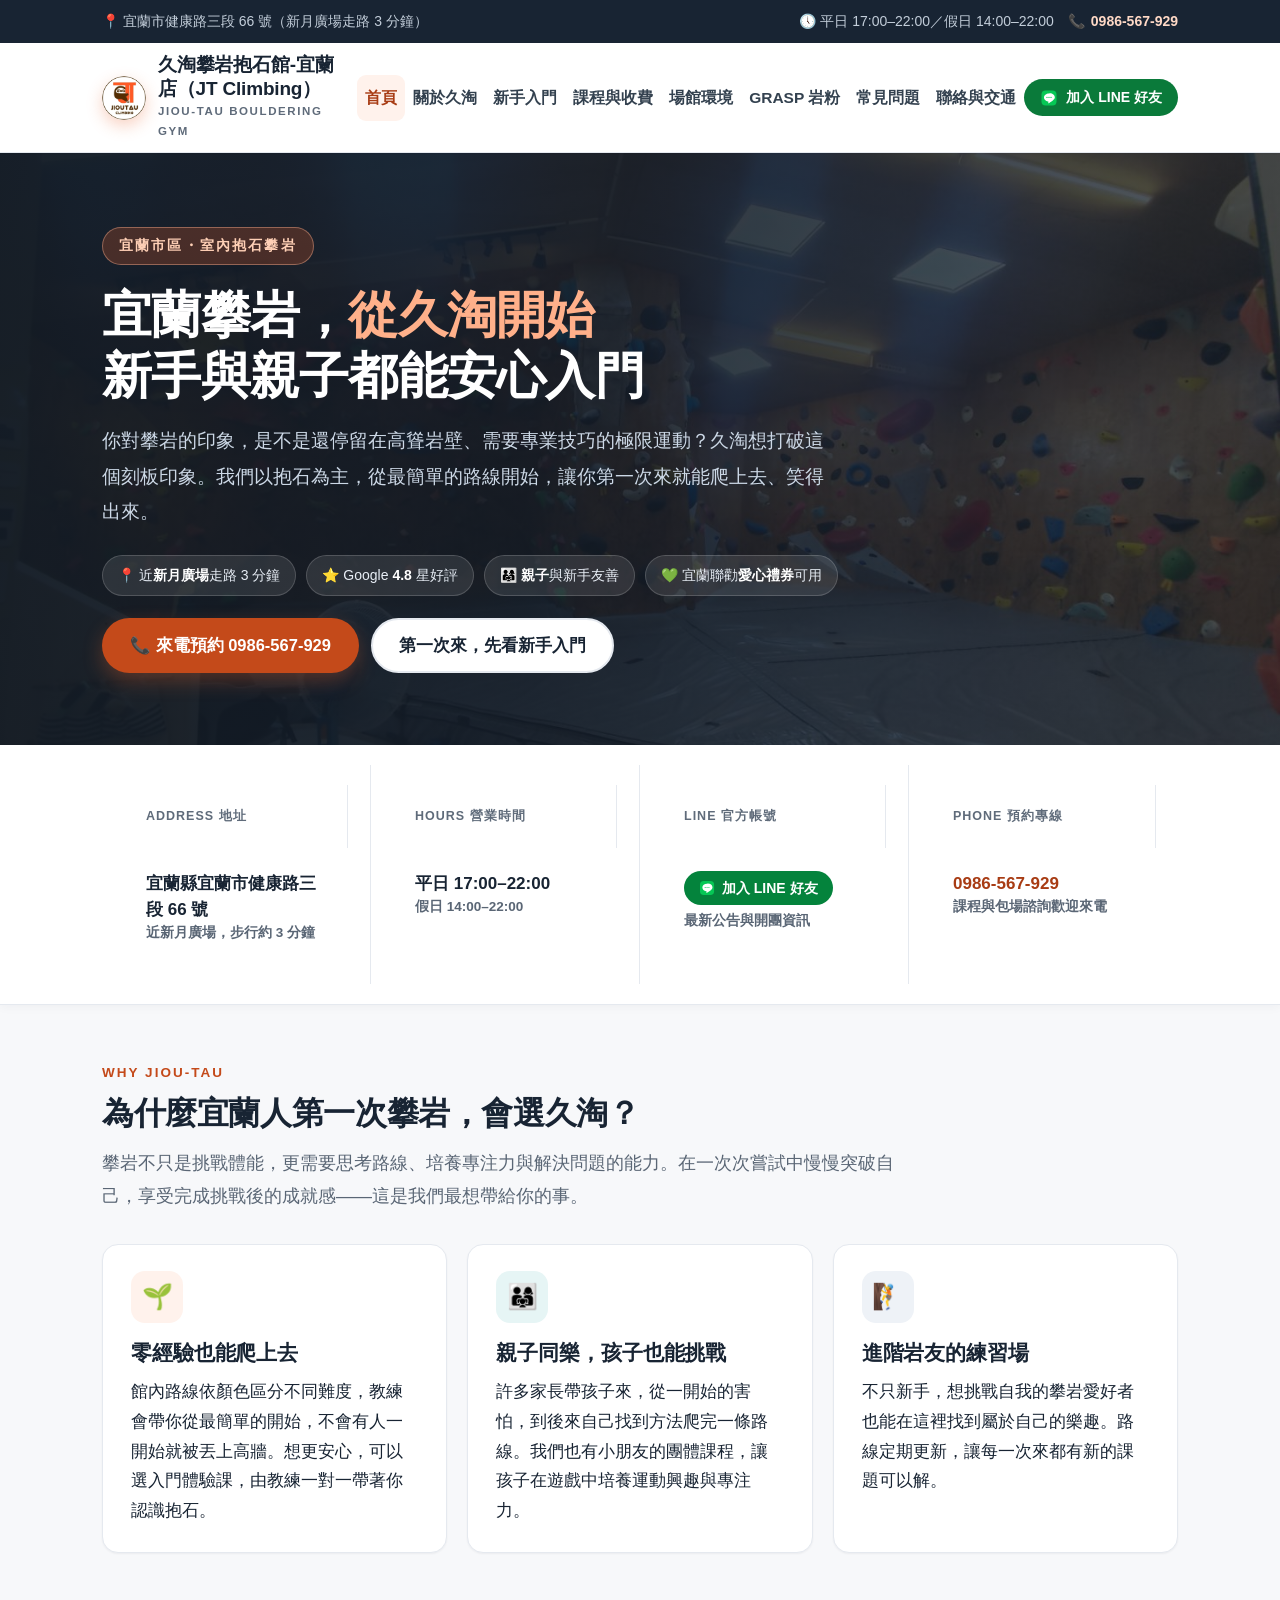
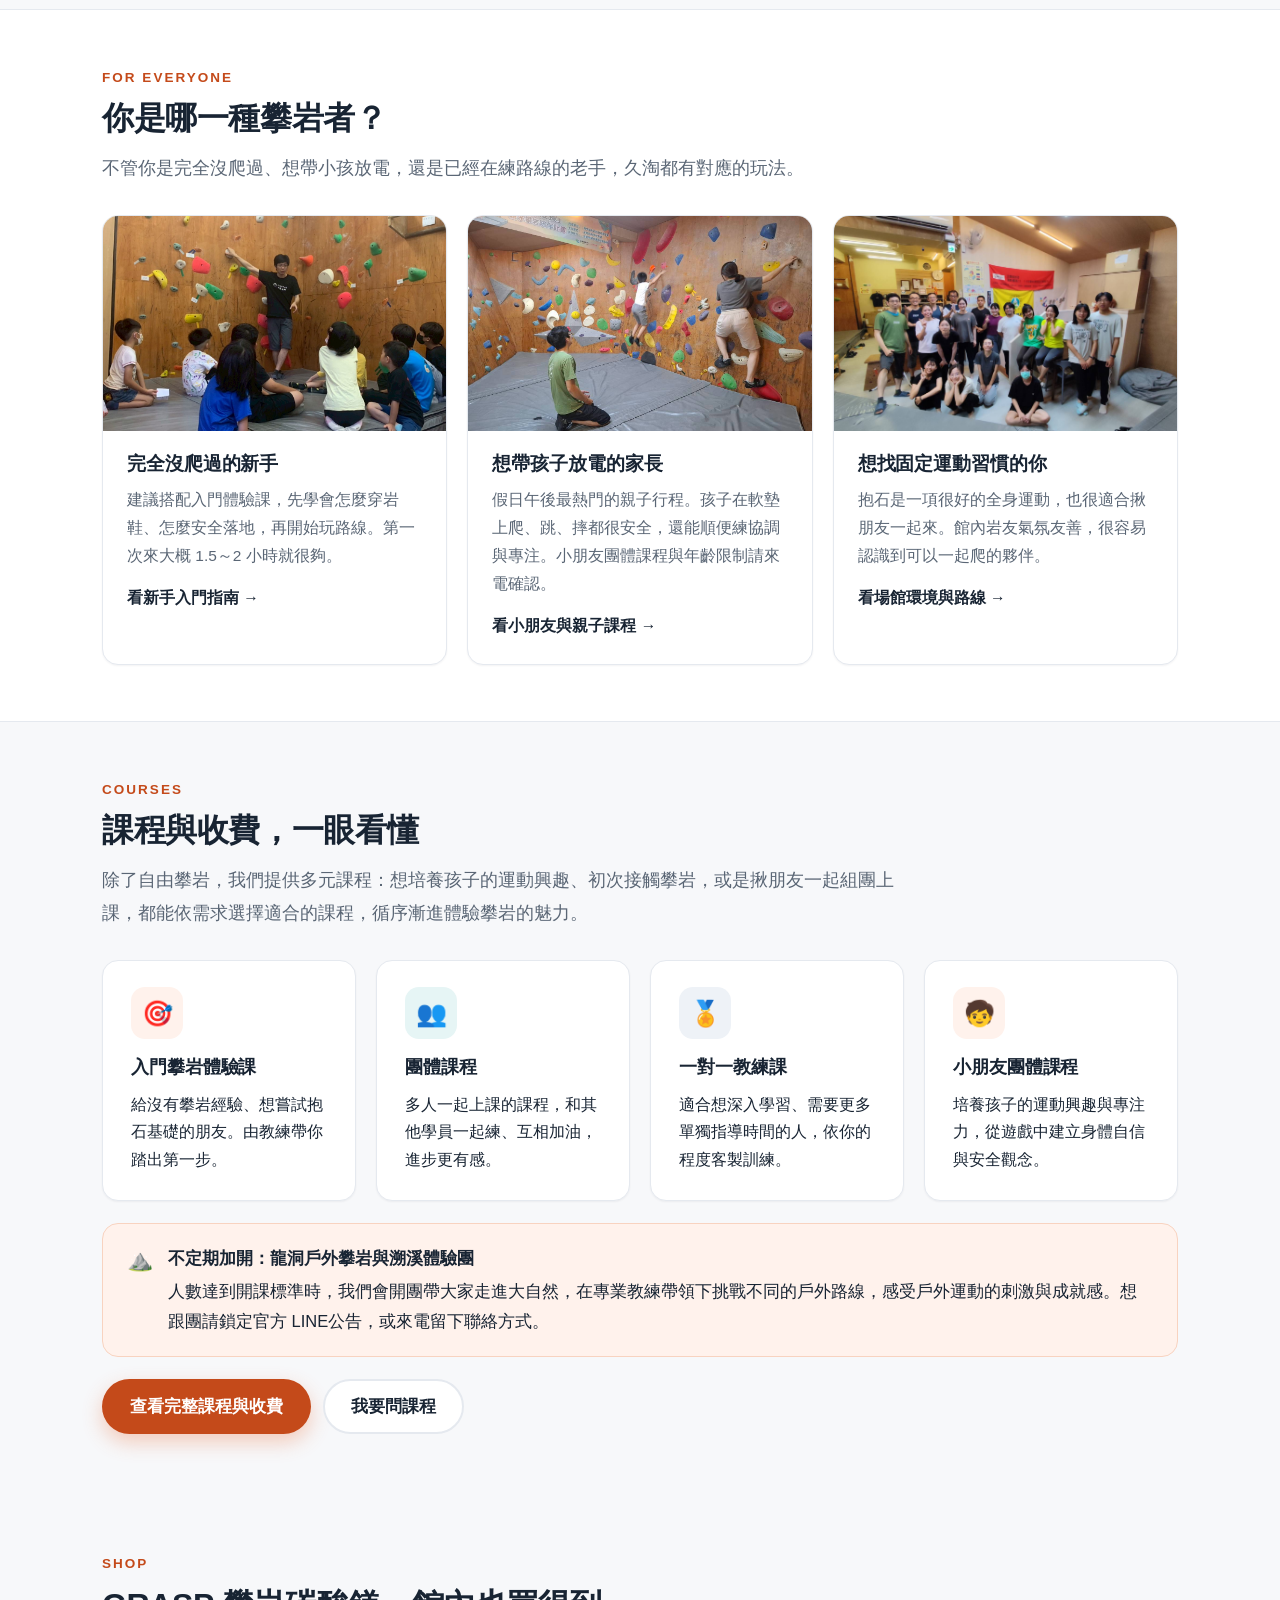
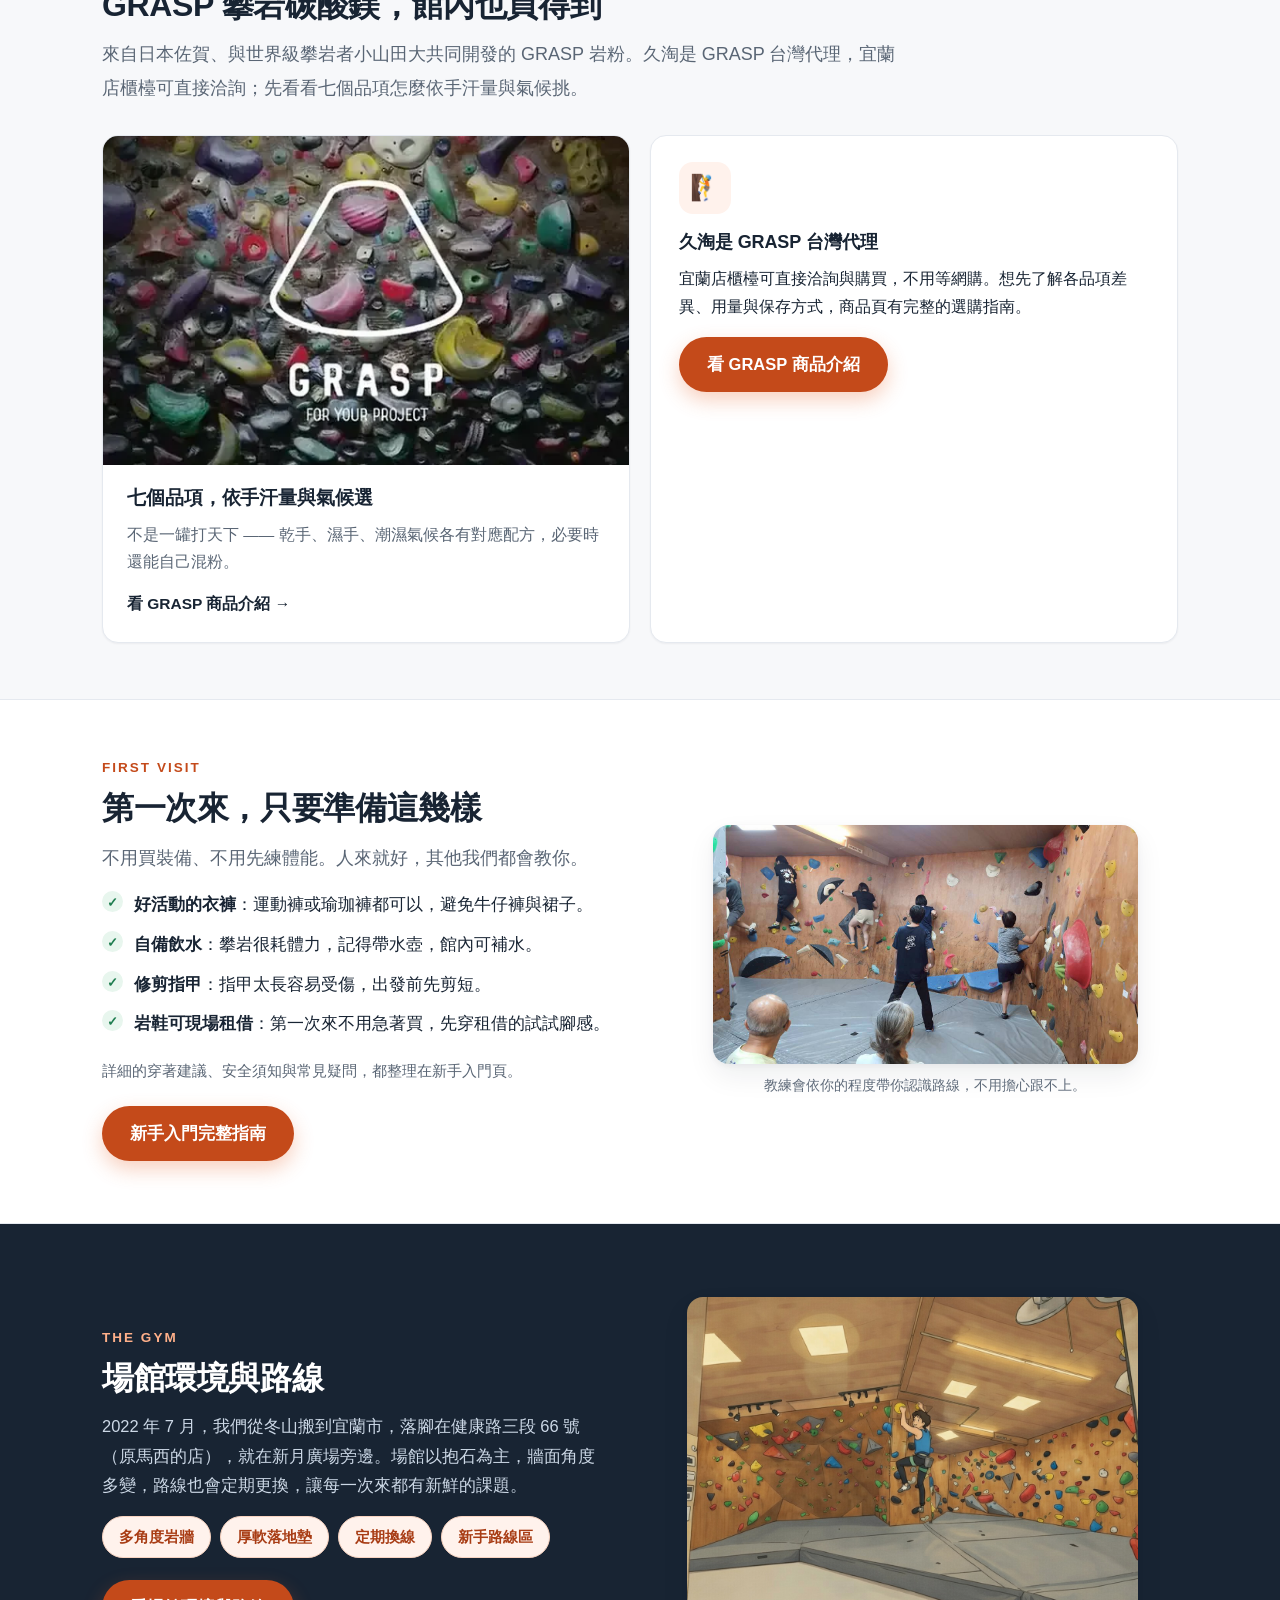
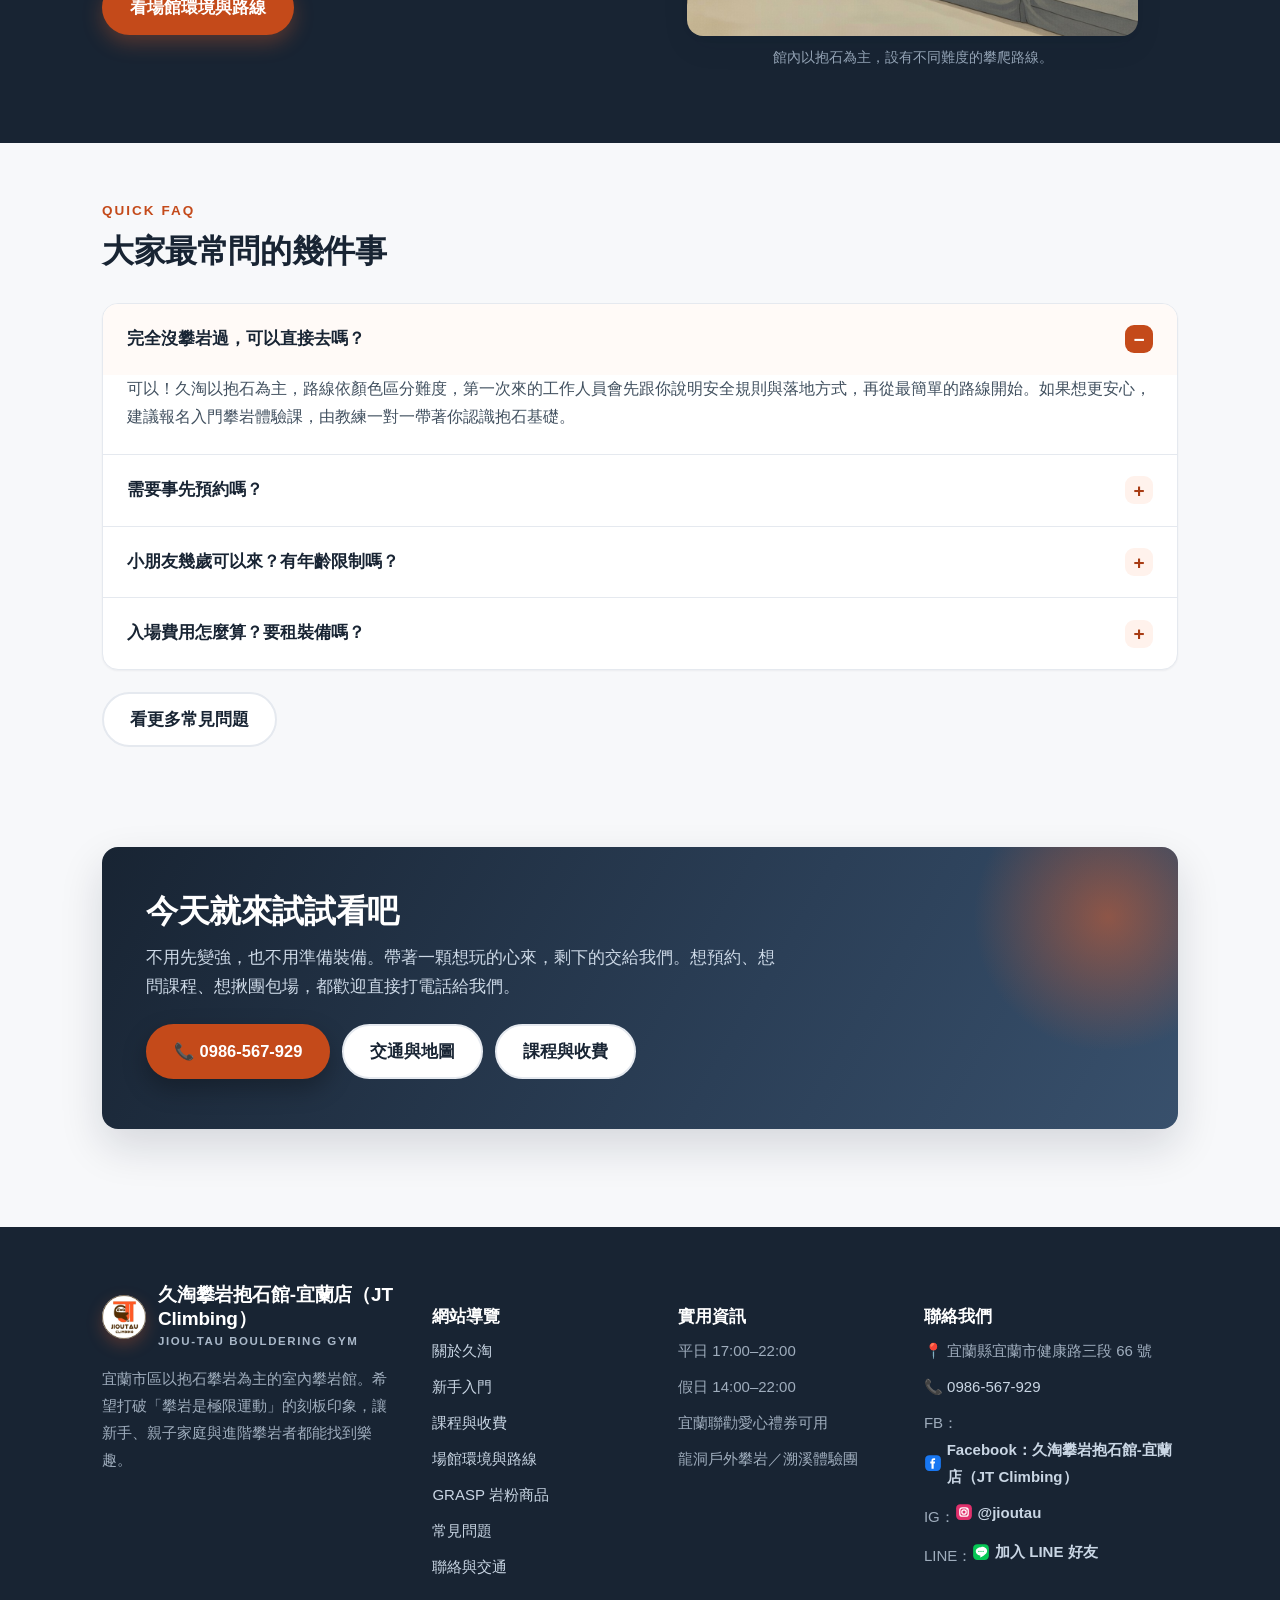
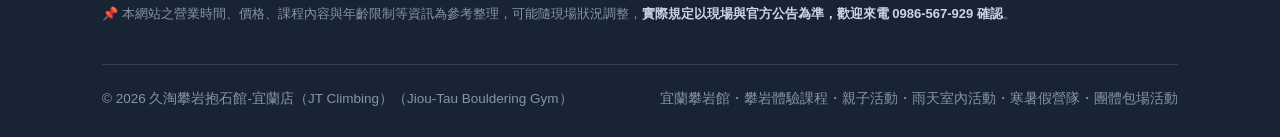
==== commit fee4240b: "fix: 括號錯字修正(110處) + SEO title/description/og 改寫 (8 pages)" ====
--- a/index.html
+++ b/index.html
@@ -17,18 +17,18 @@
   </script>
 <meta name="viewport" content="width=device-width, initial-scale=1.0">
 <meta name="theme-color" content="#182433">
-<title>宜蘭攀岩推薦｜久淘攀岩抱石館-宜蘭店（JT Climbing)｜宜蘭抱石・新手與親子攀岩首選</title>
-<meta name="description" content="宜蘭攀岩就到久淘攀岩抱石館-宜蘭店（JT Climbing)！近新月廣場走路 3 分鐘，以室內抱石為主，設有不同難度路線，新手與親子都能安心入門。提供入門體驗課、團體課程、一對一教練課與小朋友團體課程。預約請電 0986-567-929。">
-<meta name="keywords" content="宜蘭攀岩,宜蘭抱石,宜蘭攀岩館,宜蘭親子攀岩,宜蘭攀岩課程,宜蘭室內攀岩,久淘攀岩抱石館-宜蘭店（JT Climbing),久淘攀岩抱石館-宜蘭店（JT Climbing),新月廣場">
+<title>宜蘭攀岩抱石體驗｜久淘攀岩抱石館-宜蘭店 JT Climbing</title>
+<meta name="description" content="宜蘭攀岩首選，近新月廣場走路 3 分鐘。以室內抱石為主，新手體驗課、親子與一對一教練課都有，第一次來也能安心入門。電話 0986-567-929。">
+<meta name="keywords" content="宜蘭攀岩,宜蘭抱石,宜蘭攀岩館,宜蘭親子攀岩,宜蘭攀岩課程,宜蘭室內攀岩,久淘攀岩抱石館-宜蘭店（JT Climbing）,久淘攀岩抱石館-宜蘭店（JT Climbing）,新月廣場">
 <meta name="robots" content="index,follow,max-image-preview:large">
 <link rel="canonical" href="https://jioutau.com/">
 
 <!-- Open Graph -->
 <meta property="og:type" content="business.business">
 <meta property="og:locale" content="zh_TW">
-<meta property="og:site_name" content="久淘攀岩抱石館-宜蘭店（JT Climbing)">
-<meta property="og:title" content="宜蘭攀岩推薦｜久淘攀岩抱石館-宜蘭店（JT Climbing)｜新手與親子都能安心入門">
-<meta property="og:description" content="近新月廣場走路 3 分鐘的室內抱石攀岩館。入門體驗課、親子同樂、一對一教練課，第一次攀岩就從這裡開始。">
+<meta property="og:site_name" content="久淘攀岩抱石館-宜蘭店（JT Climbing）">
+<meta property="og:title" content="宜蘭攀岩抱石體驗｜久淘攀岩抱石館-宜蘭店">
+<meta property="og:description" content="近新月廣場走路 3 分鐘的室內抱石館。新手體驗課、親子同樂、一對一教練課，第一次攀岩就從這裡開始。">
 <meta property="og:url" content="https://jioutau.com/">
 <meta property="og:image" content="https://jioutau.com/images/hero.jpg">
 <meta property="og:image:width" content="1476">
@@ -37,7 +37,7 @@
 <meta name="twitter:image" content="https://jioutau.com/images/hero.jpg">
 <meta name="twitter:image:alt" content="久淘攀岩抱石館-宜蘭店（JT Climbing）場館照片">
 <meta name="twitter:card" content="summary_large_image">
-<meta name="twitter:title" content="宜蘭攀岩推薦｜久淘攀岩抱石館-宜蘭店（JT Climbing)｜新手與親子都能安心入門">
+<meta name="twitter:title" content="宜蘭攀岩推薦｜久淘攀岩抱石館-宜蘭店（JT Climbing）｜新手與親子都能安心入門">
 <meta name="twitter:description" content="近新月廣場走路 3 分鐘的室內抱石攀岩館。入門體驗課、親子同樂、一對一教練課，第一次攀岩就從這裡開始。">
 <meta name="twitter:url" content="https://jioutau.com/">
 
@@ -104,8 +104,8 @@
     {
       "@type": ["SportsActivityLocation", "LocalBusiness"],
       "@id": "https://jioutau.com/",
-      "name": "久淘攀岩抱石館-宜蘭店（JT Climbing)",
-      "alternateName": ["久淘攀岩抱石館-宜蘭店（JT Climbing)", "久淘攀岩抱石館 宜蘭店", "Jiou-Tau Bouldering Gym"],
+      "name": "久淘攀岩抱石館-宜蘭店（JT Climbing）",
+      "alternateName": ["久淘攀岩抱石館-宜蘭店（JT Climbing）", "久淘攀岩抱石館 宜蘭店", "Jiou-Tau Bouldering Gym"],
       "description": "宜蘭市區以抱石攀岩為主的室內攀岩館，設有不同難度的攀爬路線，適合新手、親子家庭與進階攀岩者。提供入門體驗課、團體課程、一對一教練課與小朋友團體課程。",
       "url": "https://jioutau.com/",
       "telephone": "+886-986-567-929",
@@ -174,7 +174,7 @@
         {
           "@type": "Offer",
           "name": "入門攀岩體驗課",
-          "description": "為沒有攀岩經驗、想嘗試抱石基礎的朋友設計，請來電或透過官方 LINE報名。"
+          "description": "為沒有攀岩經驗、想嘗試抱石基礎的朋友設計，請來電或透過官方 LINE 報名。"
         }
       ]
     },
@@ -182,7 +182,7 @@
       "@type": "WebSite",
       "@id": "https://jioutau.com/",
       "url": "https://jioutau.com/",
-      "name": "久淘攀岩抱石館-宜蘭店（JT Climbing) 官方網站",
+      "name": "久淘攀岩抱石館-宜蘭店（JT Climbing） 官方網站",
       "inLanguage": "zh-Hant"
     }
   ]
@@ -202,9 +202,9 @@
 <header class="site-header">
   <div class="wrap">
     <a class="brand" href="index.html">
-      <img class="brand-mark" src="images/logo.jpg" alt="久淘攀岩抱石館-宜蘭店（JT Climbing) LOGO" width="44" height="44">
+      <img class="brand-mark" src="images/logo.jpg" alt="久淘攀岩抱石館-宜蘭店（JT Climbing） LOGO" width="44" height="44">
       <span class="brand-txt">
-        <strong>久淘攀岩抱石館-宜蘭店（JT Climbing)</strong>
+        <strong>久淘攀岩抱石館-宜蘭店（JT Climbing）</strong>
         <small>Jiou-Tau Bouldering Gym</small>
       </span>
     </a>
@@ -228,7 +228,7 @@
 </header>
 
 <section class="hero" style="padding:0">
-  <img class="hero-img" src="images/hero.jpg" fetchpriority="high" alt="久淘攀岩抱石館-宜蘭店（JT Climbing)室內抱石空間，木質攀岩牆上佈滿彩色岩點，地面鋪設厚軟墊" width="1476" height="1109">
+  <img class="hero-img" src="images/hero.jpg" fetchpriority="high" alt="久淘攀岩抱石館-宜蘭店（JT Climbing）室內抱石空間，木質攀岩牆上佈滿彩色岩點，地面鋪設厚軟墊" width="1476" height="1109">
   <div class="hero-inner">
     <div class="wrap">
       <span class="hero-eyebrow">宜蘭市區・室內抱石攀岩</span>
@@ -292,7 +292,7 @@
         <div class="card card-hover">
           <div class="card-ico navy" aria-hidden="true">🧗</div>
           <h3>進階岩友的練習場</h3>
-          <p>不只新手，想挑戰自我的攀岩愛好者也能在這裡找到屬於自己的樂趣。路線定期更換，讓每一次來都有新的課題可以解。</p>
+          <p>不只新手，想挑戰自我的攀岩愛好者也能在這裡找到屬於自己的樂趣。路線定期更新，讓每一次來都有新的課題可以解。</p>
         </div>
       </div>
     </div>
@@ -323,7 +323,7 @@
           </div>
         </article>
         <article class="pic-card">
-          <img src="images/community.jpg" alt="久淘攀岩抱石館-宜蘭店（JT Climbing)的學員與工作人員團體合照，氣氛熱絡" width="1476" height="1109" loading="lazy">
+          <img src="images/community.jpg" alt="久淘攀岩抱石館-宜蘭店（JT Climbing）的學員與工作人員團體合照，氣氛熱絡" width="1476" height="1109" loading="lazy">
           <div class="body">
             <h3>想找固定運動習慣的你</h3>
             <p>抱石是一項很好的全身運動，也很適合揪朋友一起來。館內岩友氣氛友善，很容易認識到可以一起爬的夥伴。</p>
@@ -449,7 +449,7 @@
           </div>
         </div>
         <figure class="split-media">
-          <img src="images/wall.jpg" alt="久淘攀岩抱石館-宜蘭店（JT Climbing)挑高的木質抱石岩牆，牆面佈滿彩色岩點，一旁落地窗引入自然光" width="1168" height="880" loading="lazy">
+          <img src="images/wall.jpg" alt="久淘攀岩抱石館-宜蘭店（JT Climbing）挑高的木質抱石岩牆，牆面佈滿彩色岩點，一旁落地窗引入自然光" width="1168" height="880" loading="lazy">
           <figcaption style="color:#93a3b5">館內以抱石為主，設有不同難度的攀爬路線。</figcaption>
         </figure>
       </div>
@@ -517,9 +517,9 @@
     <div class="foot-grid">
       <div>
         <a class="brand" href="index.html" style="margin-bottom:14px">
-          <img class="brand-mark" src="images/logo.jpg" alt="久淘攀岩抱石館-宜蘭店（JT Climbing) LOGO" width="44" height="44">
+          <img class="brand-mark" src="images/logo.jpg" alt="久淘攀岩抱石館-宜蘭店（JT Climbing） LOGO" width="44" height="44">
           <span class="brand-txt">
-            <strong>久淘攀岩抱石館-宜蘭店（JT Climbing)</strong>
+            <strong>久淘攀岩抱石館-宜蘭店（JT Climbing）</strong>
             <small>Jiou-Tau Bouldering Gym</small>
           </span>
         </a>
@@ -551,7 +551,7 @@
         <ul>
           <li>📍 宜蘭縣宜蘭市健康路三段 66 號</li>
           <li>📞 <a href="tel:+886986567929">0986-567-929</a></li>
-          <li>FB：<a href="https://www.facebook.com/jioutau.yilan" target="_blank" rel="noopener noreferrer" style="display:inline-flex;align-items:center;font-weight:750;color:#c9d6e4;text-decoration:none"><svg viewBox="0 0 24 24" width="18" height="18" aria-hidden="true" focusable="false" style="flex:0 0 auto;display:inline-block;vertical-align:-.19em;margin-right:.32em"><rect x="1.5" y="1.5" width="21" height="21" rx="5.6" fill="#1877F2"/><path d="M15.1 12.6h-2.2v7.1h-2.9v-7.1H8.4v-2.5h1.6V8.6c0-1.9 1.1-3 3.1-3 .9 0 1.7.1 1.7.1v2.2h-1.2c-1 0-1.3.5-1.3 1.1v1.1h2.4l-.3 2.5z" fill="#fff"/></svg>Facebook：久淘攀岩抱石館-宜蘭店（JT Climbing)</a></li>
+          <li>FB：<a href="https://www.facebook.com/jioutau.yilan" target="_blank" rel="noopener noreferrer" style="display:inline-flex;align-items:center;font-weight:750;color:#c9d6e4;text-decoration:none"><svg viewBox="0 0 24 24" width="18" height="18" aria-hidden="true" focusable="false" style="flex:0 0 auto;display:inline-block;vertical-align:-.19em;margin-right:.32em"><rect x="1.5" y="1.5" width="21" height="21" rx="5.6" fill="#1877F2"/><path d="M15.1 12.6h-2.2v7.1h-2.9v-7.1H8.4v-2.5h1.6V8.6c0-1.9 1.1-3 3.1-3 .9 0 1.7.1 1.7.1v2.2h-1.2c-1 0-1.3.5-1.3 1.1v1.1h2.4l-.3 2.5z" fill="#fff"/></svg>Facebook：久淘攀岩抱石館-宜蘭店（JT Climbing）</a></li>
           <li>IG：<a href="https://www.instagram.com/jioutau/" target="_blank" rel="noopener noreferrer" style="display:inline-flex;align-items:center;font-weight:750;color:#c9d6e4;text-decoration:none"><svg viewBox="0 0 24 24" width="18" height="18" aria-hidden="true" focusable="false" style="flex:0 0 auto;display:inline-block;vertical-align:-.19em;margin-right:.32em"><rect x="1.5" y="1.5" width="21" height="21" rx="5.6" fill="#E1306C"/><rect x="6.4" y="6.4" width="11.2" height="11.2" rx="3.4" fill="none" stroke="#fff" stroke-width="1.7"/><circle cx="12" cy="12" r="2.9" fill="none" stroke="#fff" stroke-width="1.7"/><circle cx="15.9" cy="8.1" r="1.05" fill="#fff"/></svg>@jioutau</a></li>
           <li>LINE：<a href="https://line.me/R/ti/p/@388pchth" target="_blank" rel="noopener noreferrer" style="display:inline-flex;align-items:center;font-weight:750;color:#c9d6e4;text-decoration:none"><svg viewBox="0 0 24 24" width="18" height="18" aria-hidden="true" focusable="false" style="flex:0 0 auto;display:inline-block;vertical-align:-.19em;margin-right:.32em"><rect x="1.5" y="1.5" width="21" height="21" rx="5.6" fill="#06C755"/><path d="M12 5.5c-3.87 0-7 2.5-7 5.6 0 2.77 2.37 5.1 5.57 5.55.22.03.52.11.6.25.07.13.05.33.02.46l-.24 1.16c-.06.3-.22 1.02.9.55 1.12-.47 5.9-3.48 7.4-5.7.6-.87.85-1.75.85-2.62 0-3.1-3.13-5.6-7-5.6z" fill="#fff"/><circle cx="9.2" cy="11.2" r=".85" fill="#06C755"/><circle cx="12" cy="11.2" r=".85" fill="#06C755"/><circle cx="14.8" cy="11.2" r=".85" fill="#06C755"/></svg>加入 LINE 好友</a></li>
         </ul>
@@ -559,7 +559,7 @@
     </div>
     <p class="foot-note">📌 本網站之營業時間、價格、課程內容與年齡限制等資訊為參考整理，可能隨現場狀況調整，<strong style="color:#c9d6e4">實際規定以現場與官方公告為準，歡迎來電 0986-567-929 確認</strong>。</p>
     <div class="foot-bottom">
-      <span>© 2026 久淘攀岩抱石館-宜蘭店（JT Climbing)（Jiou-Tau Bouldering Gym）</span>
+      <span>© 2026 久淘攀岩抱石館-宜蘭店（JT Climbing）（Jiou-Tau Bouldering Gym）</span>
       <span>宜蘭攀岩館・攀岩體驗課程・親子活動・雨天室內活動・寒暑假營隊・團體包場活動</span>
     </div>
   </div>
